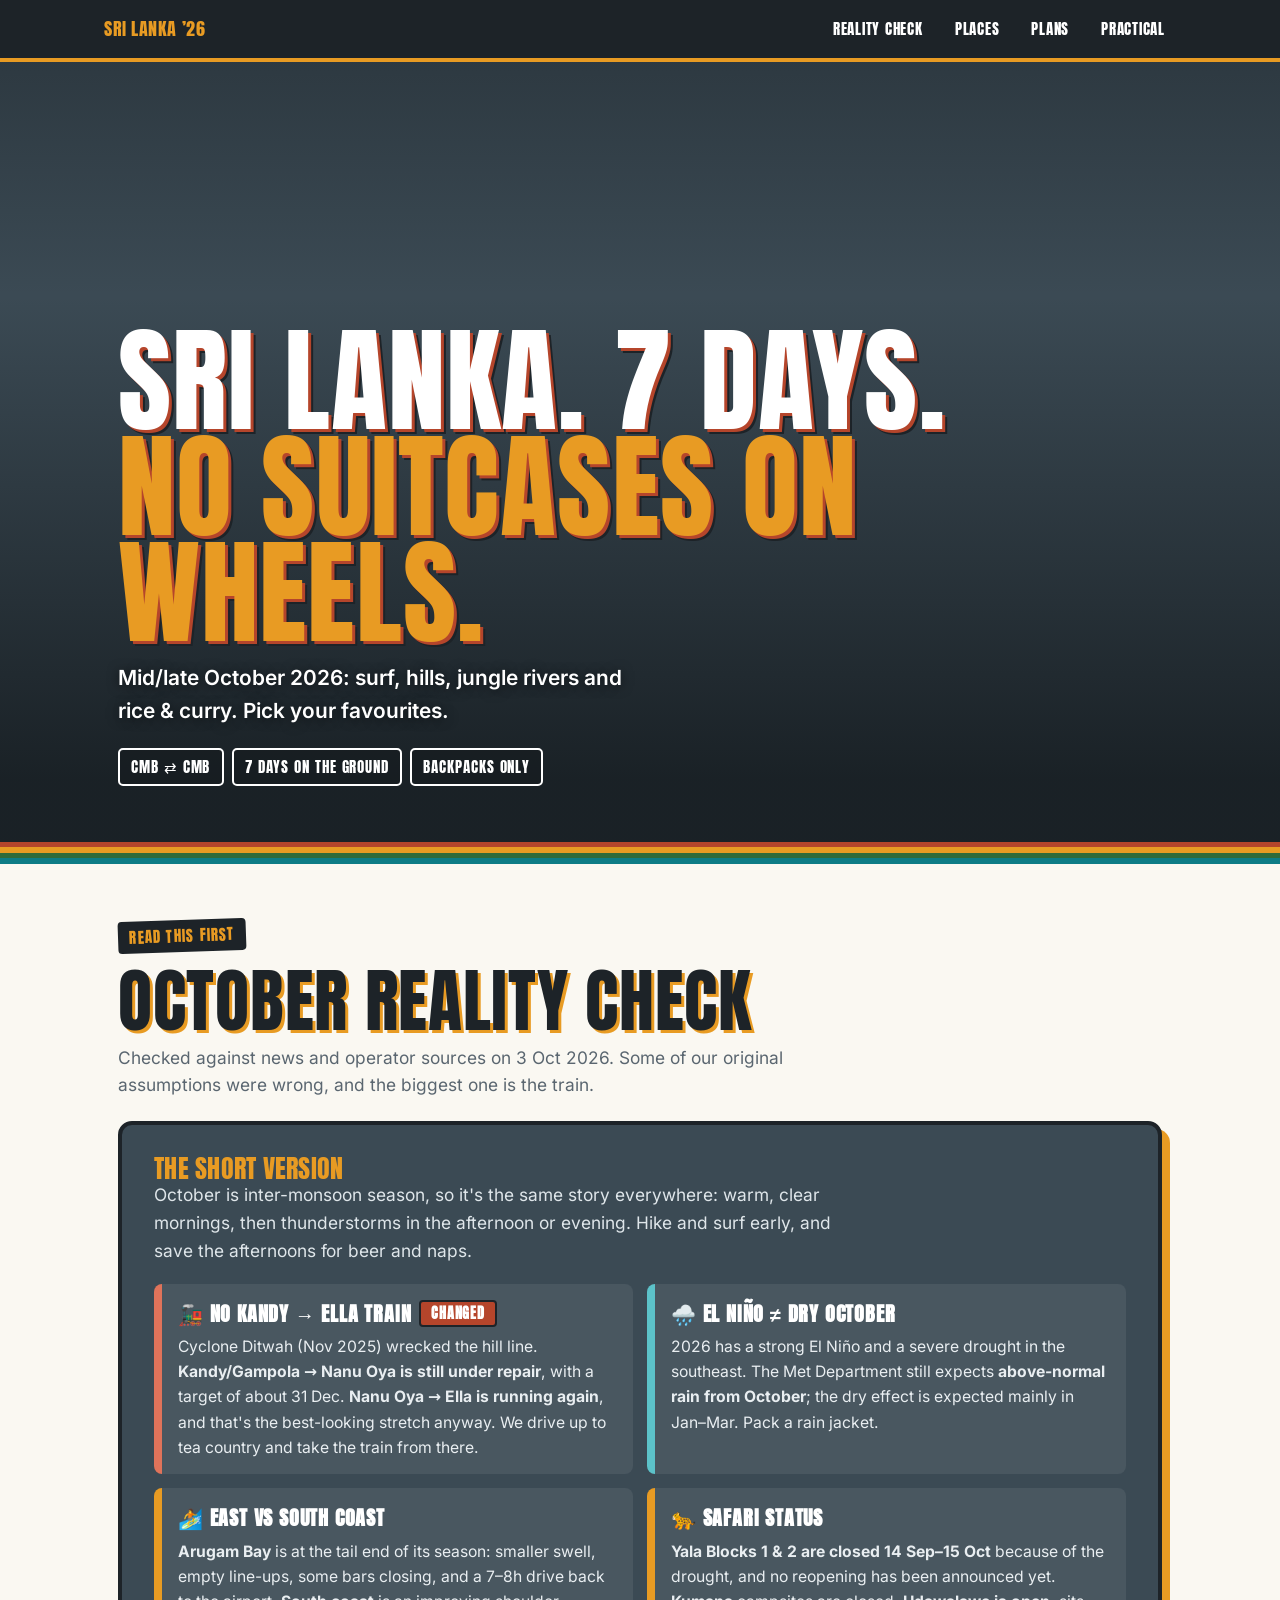
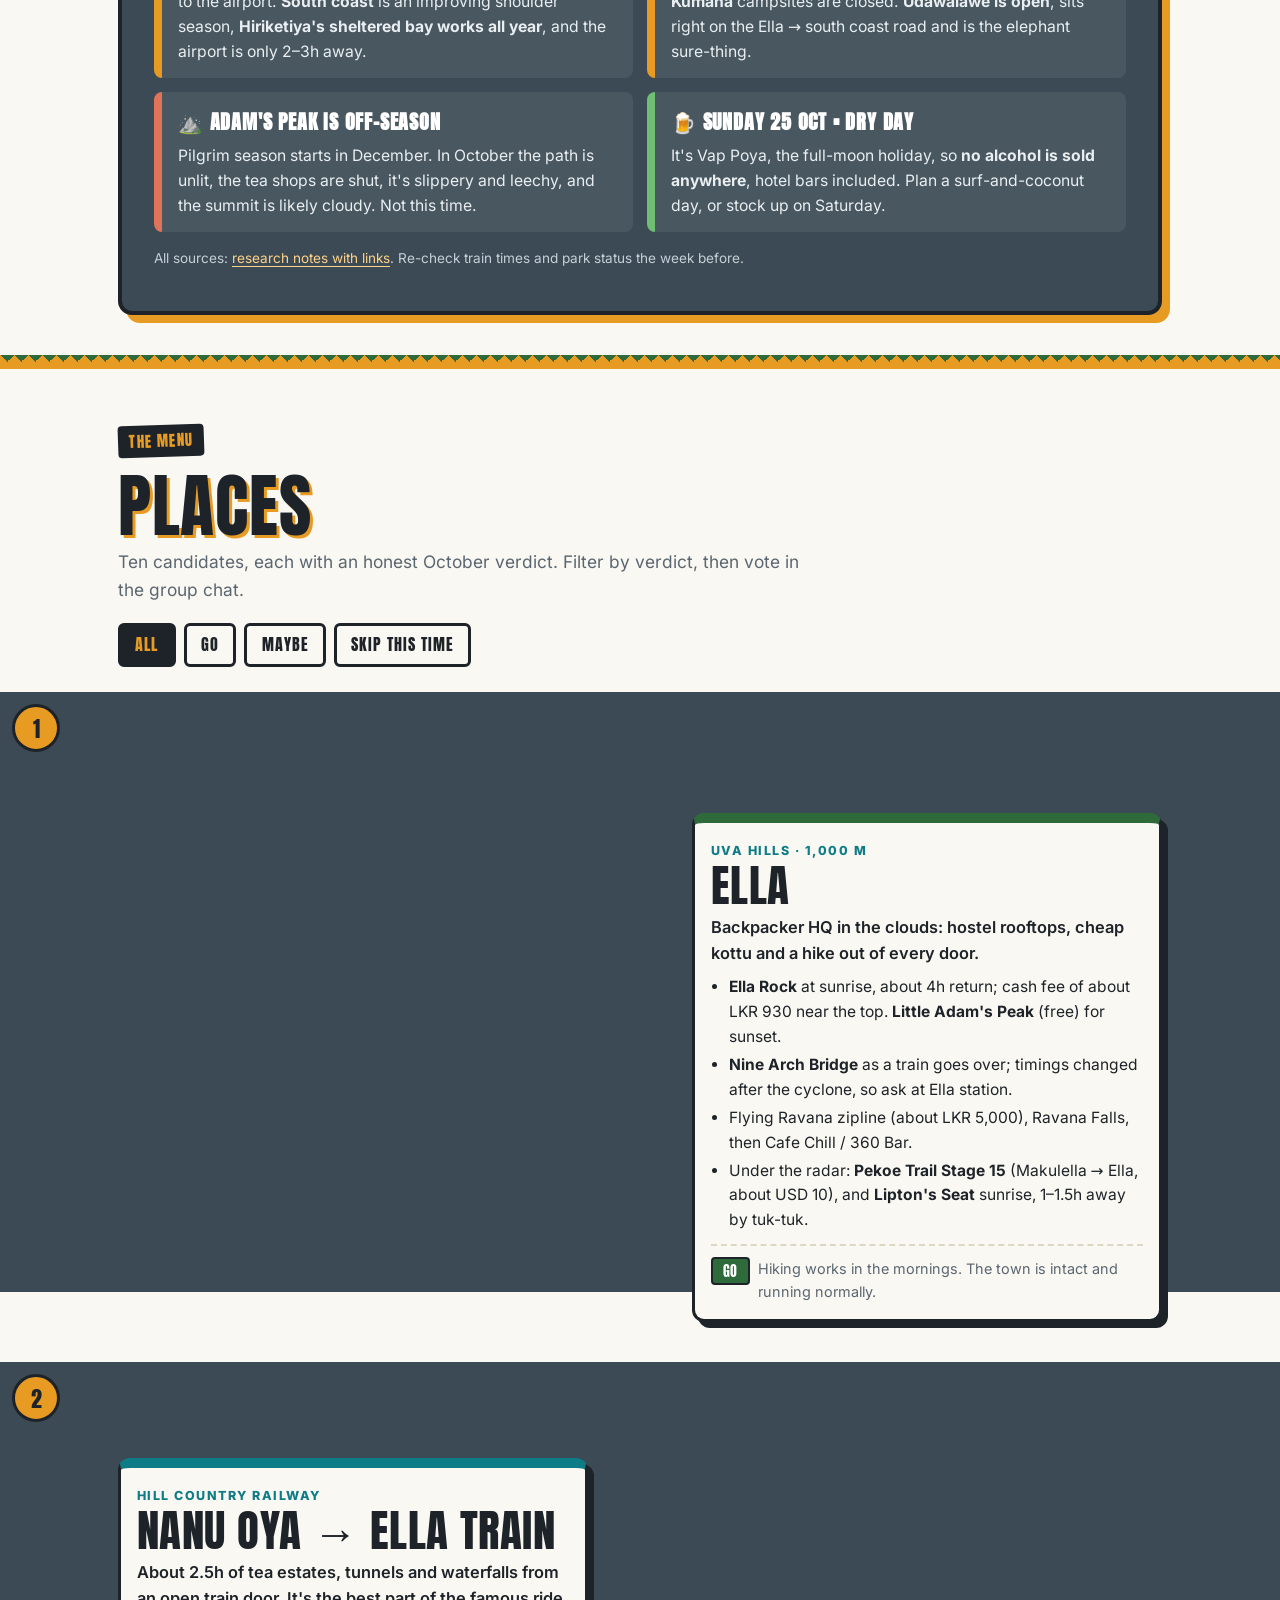
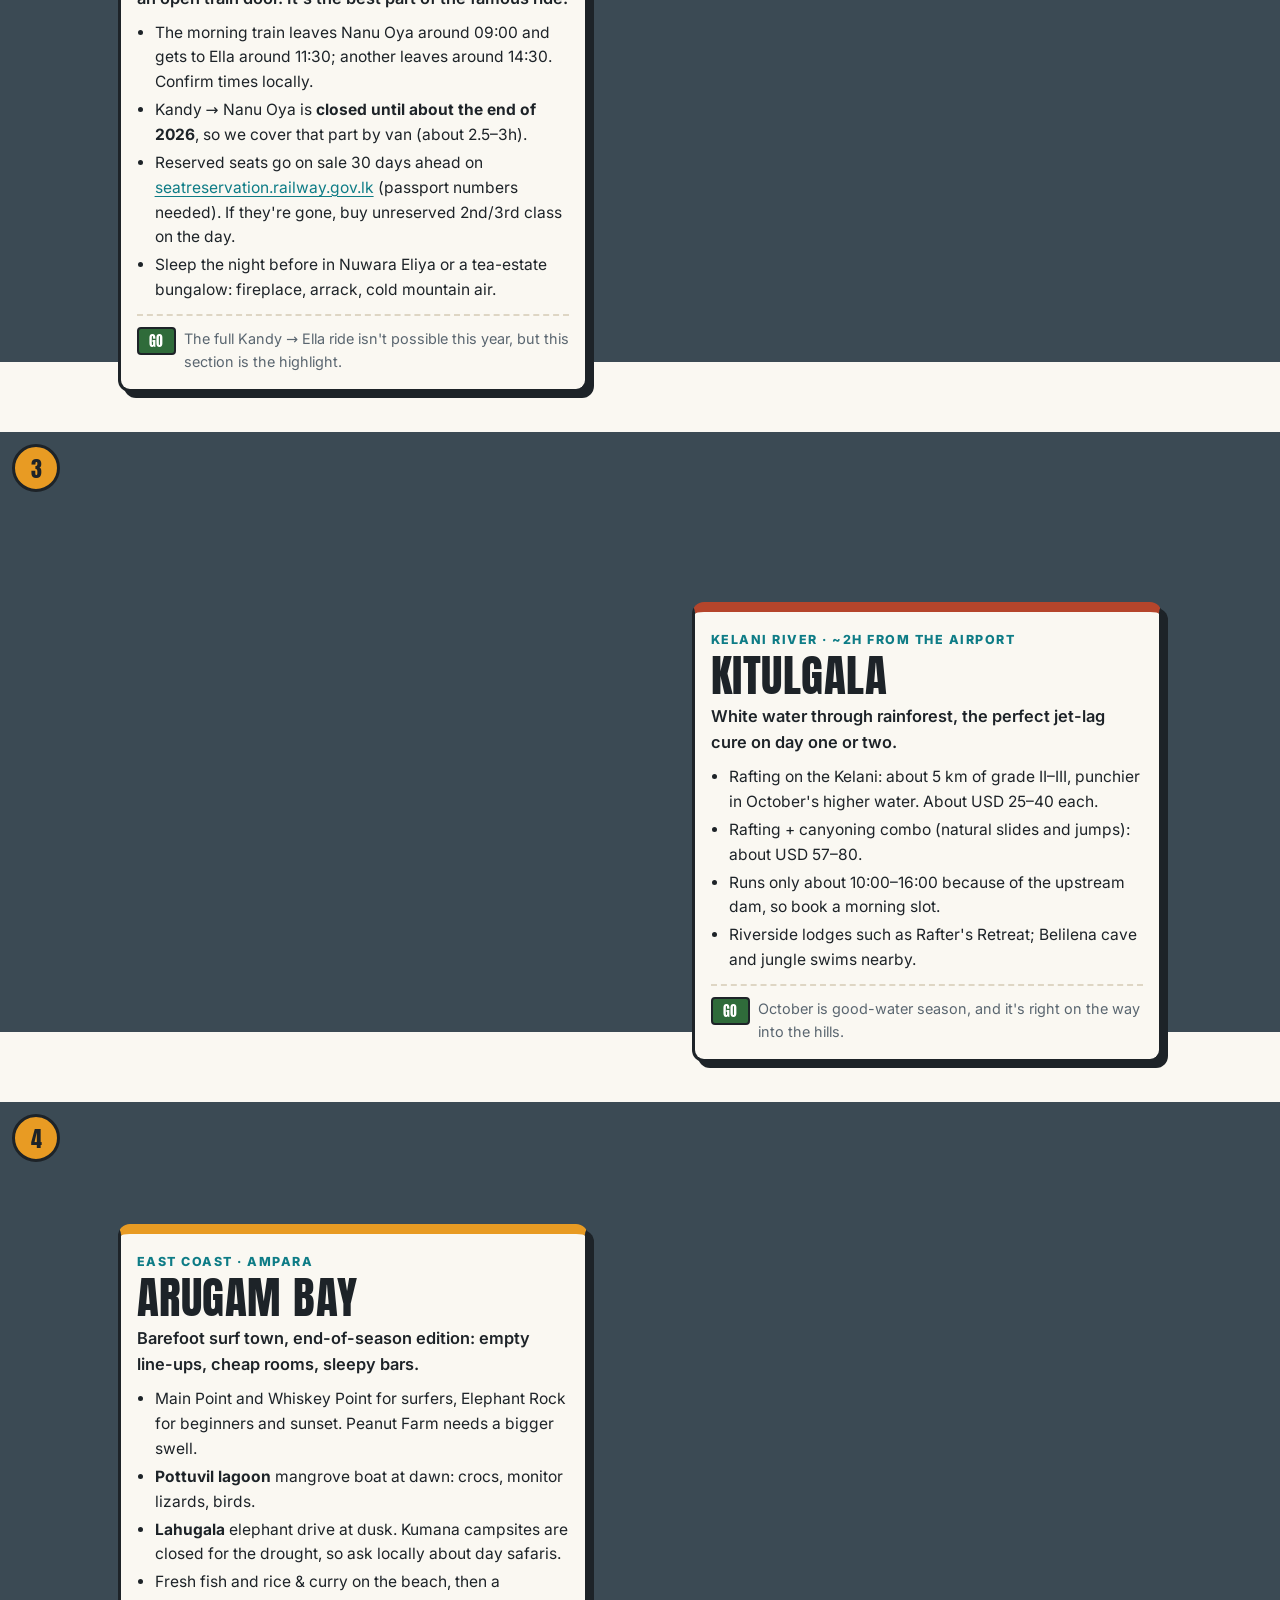
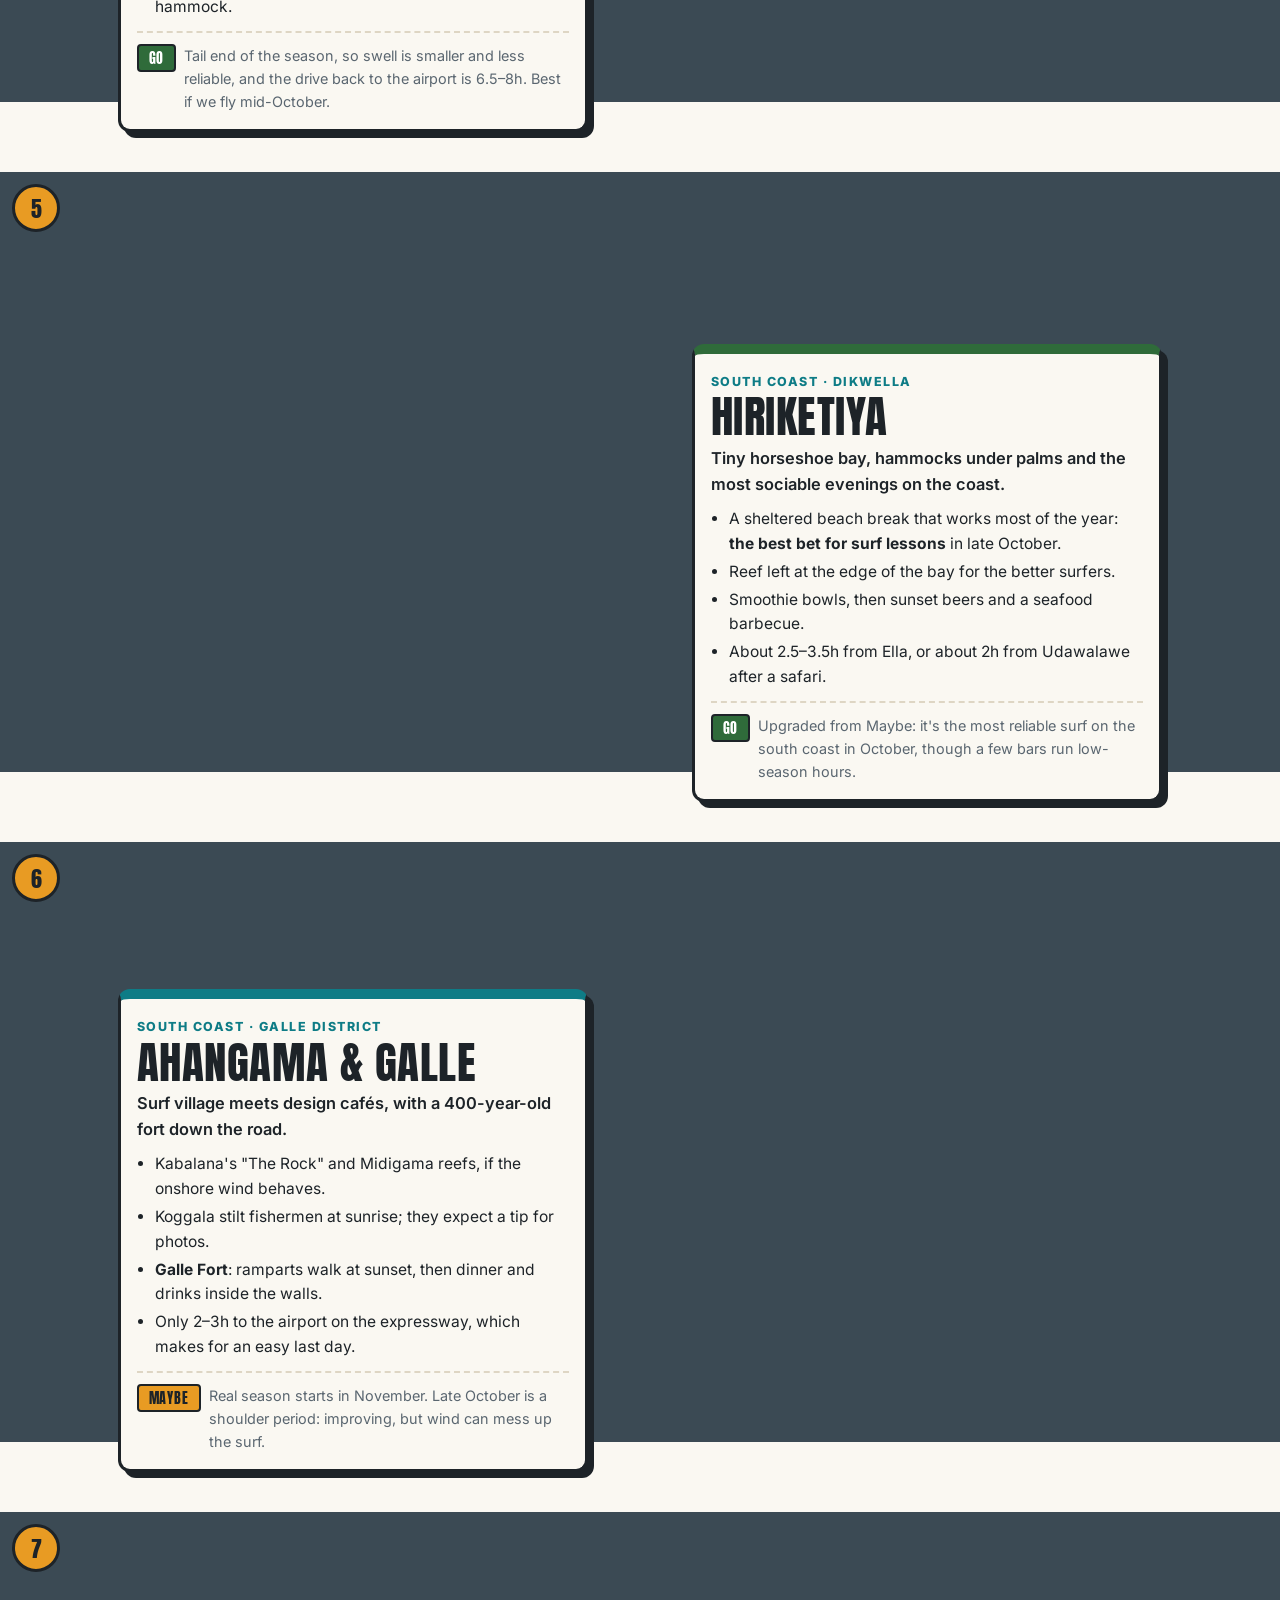
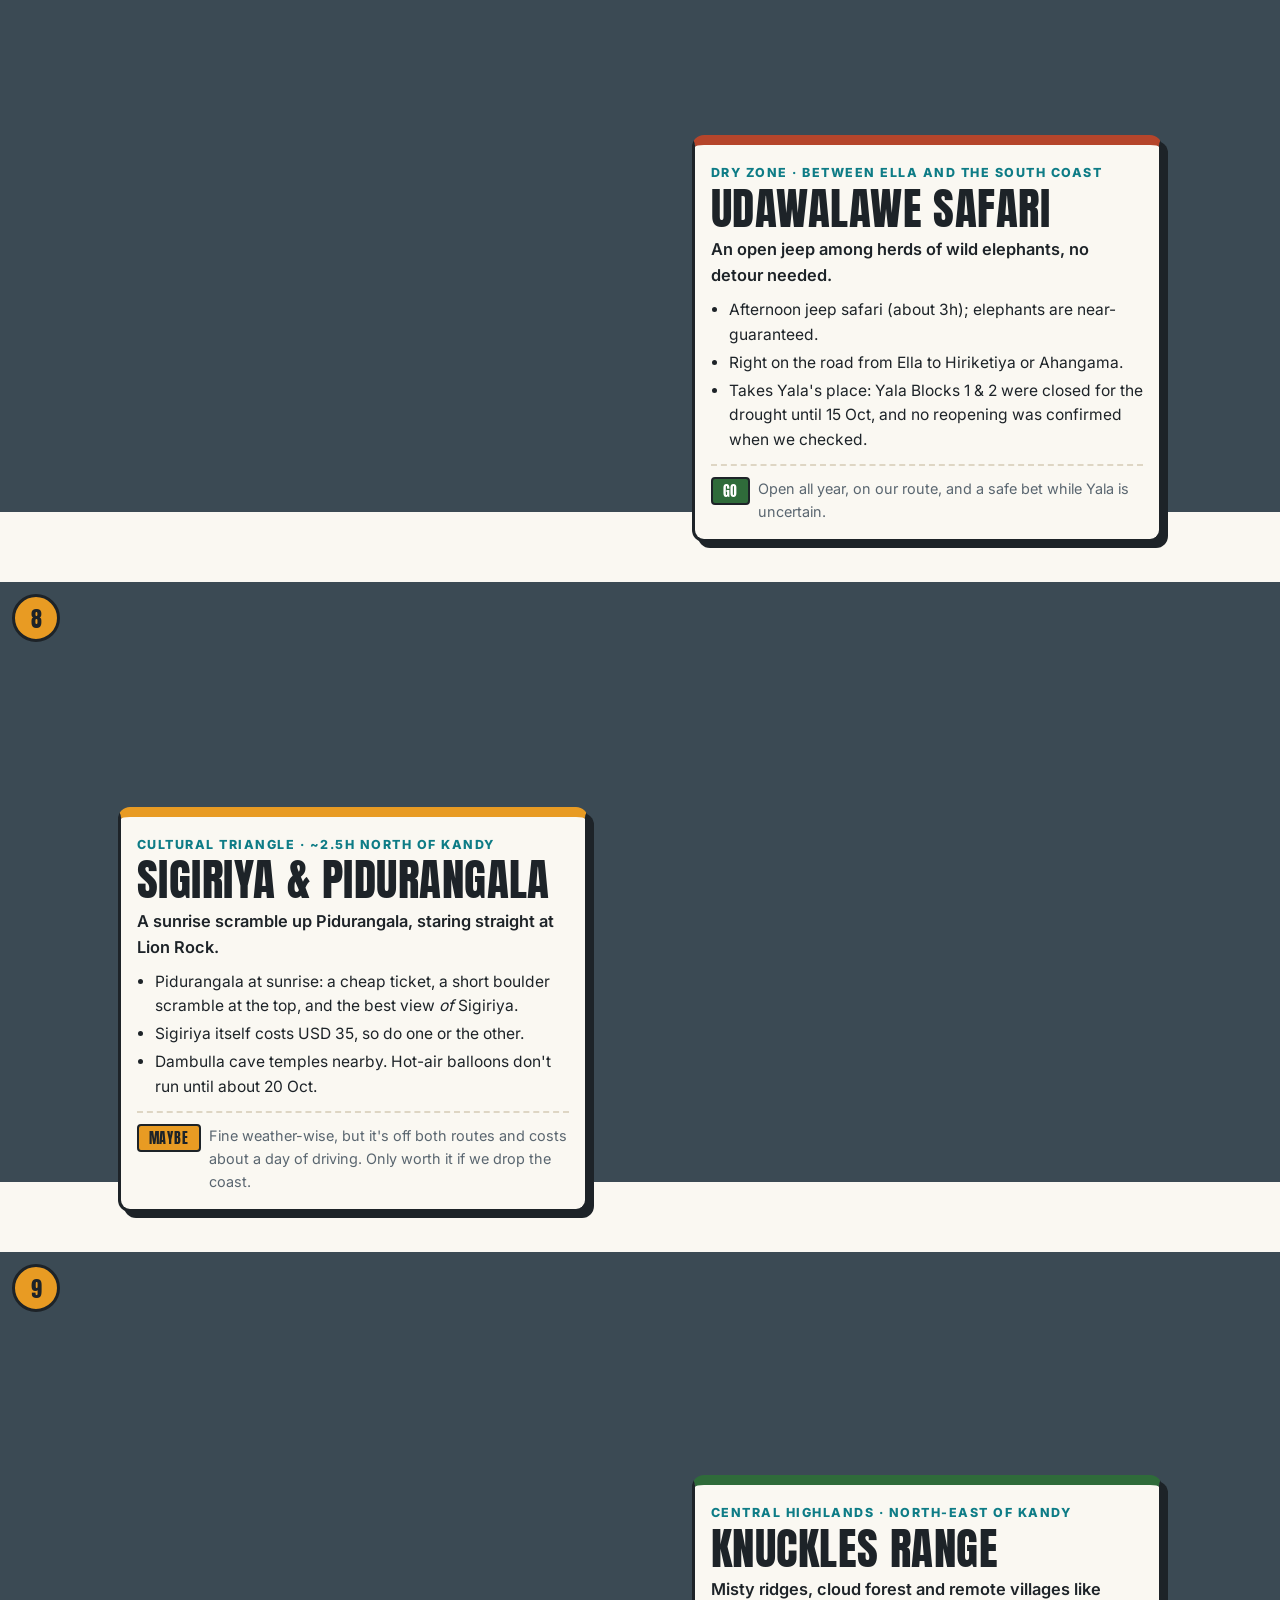
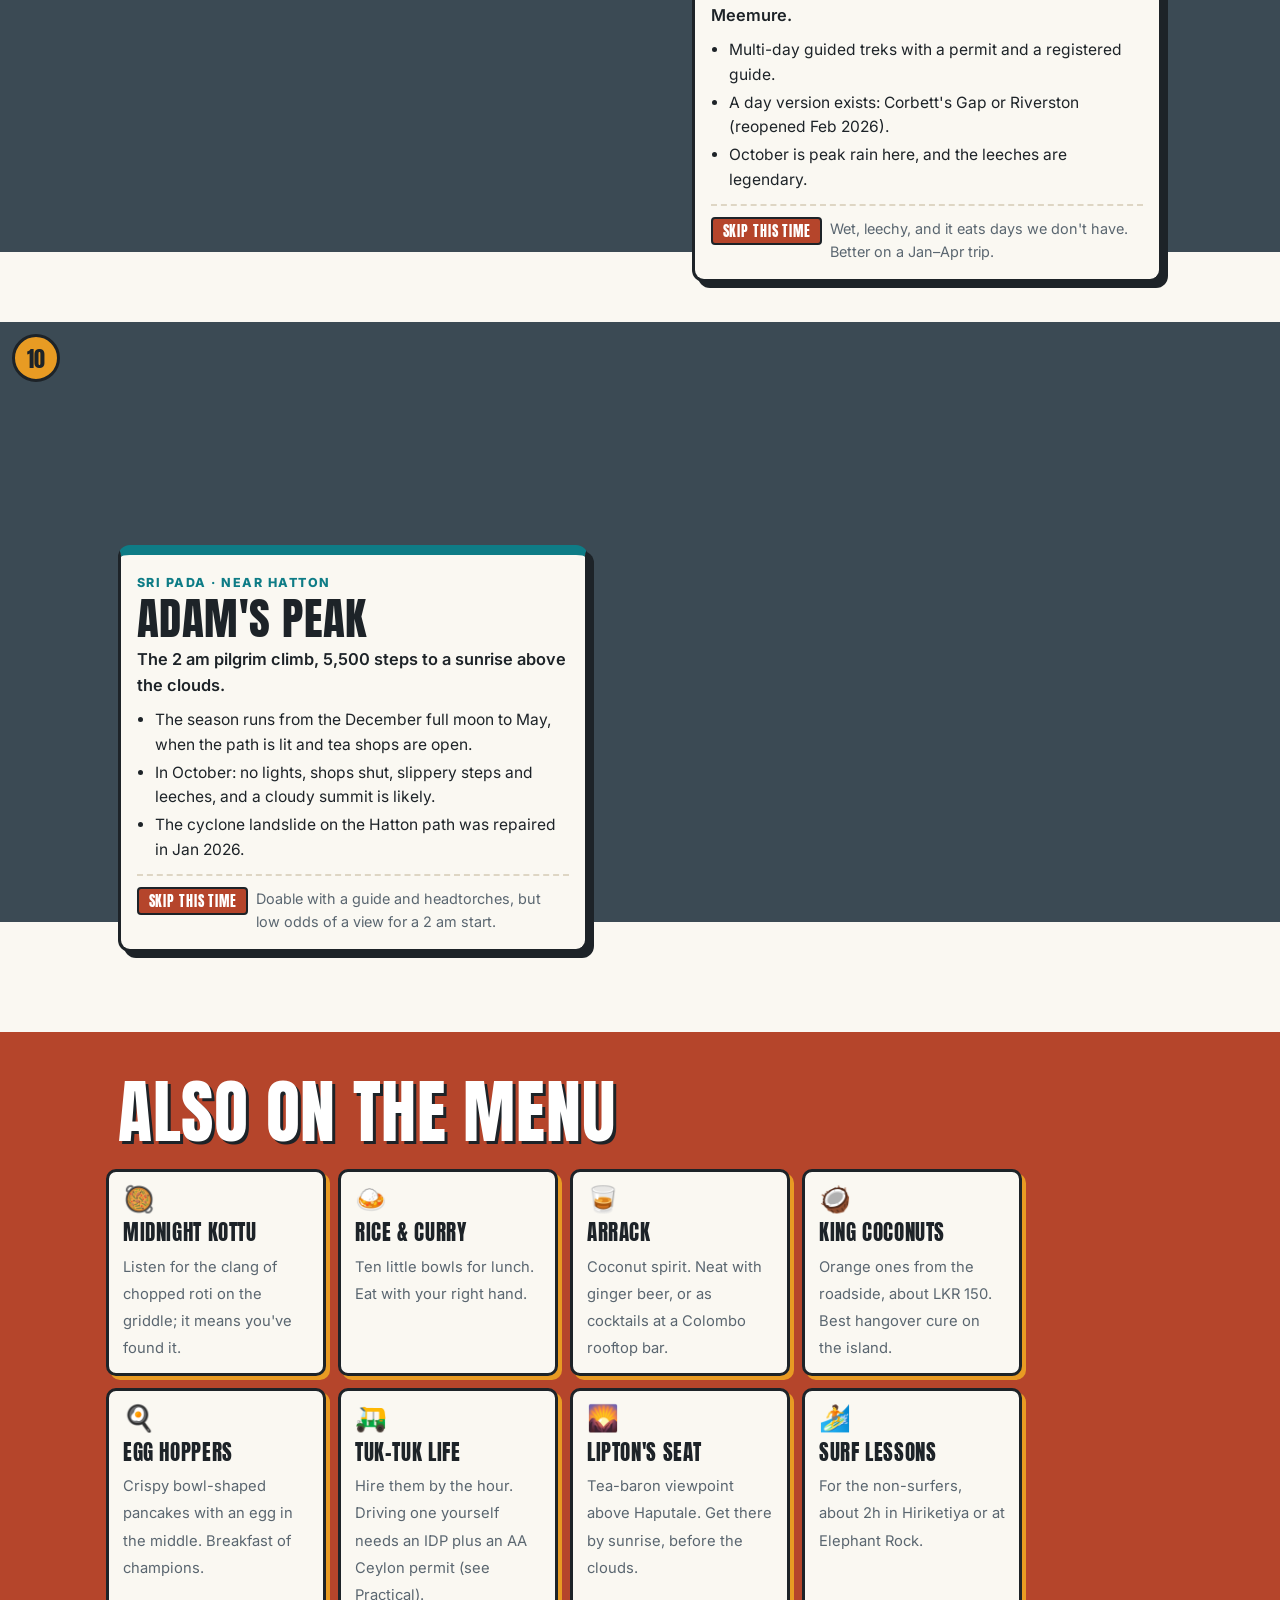
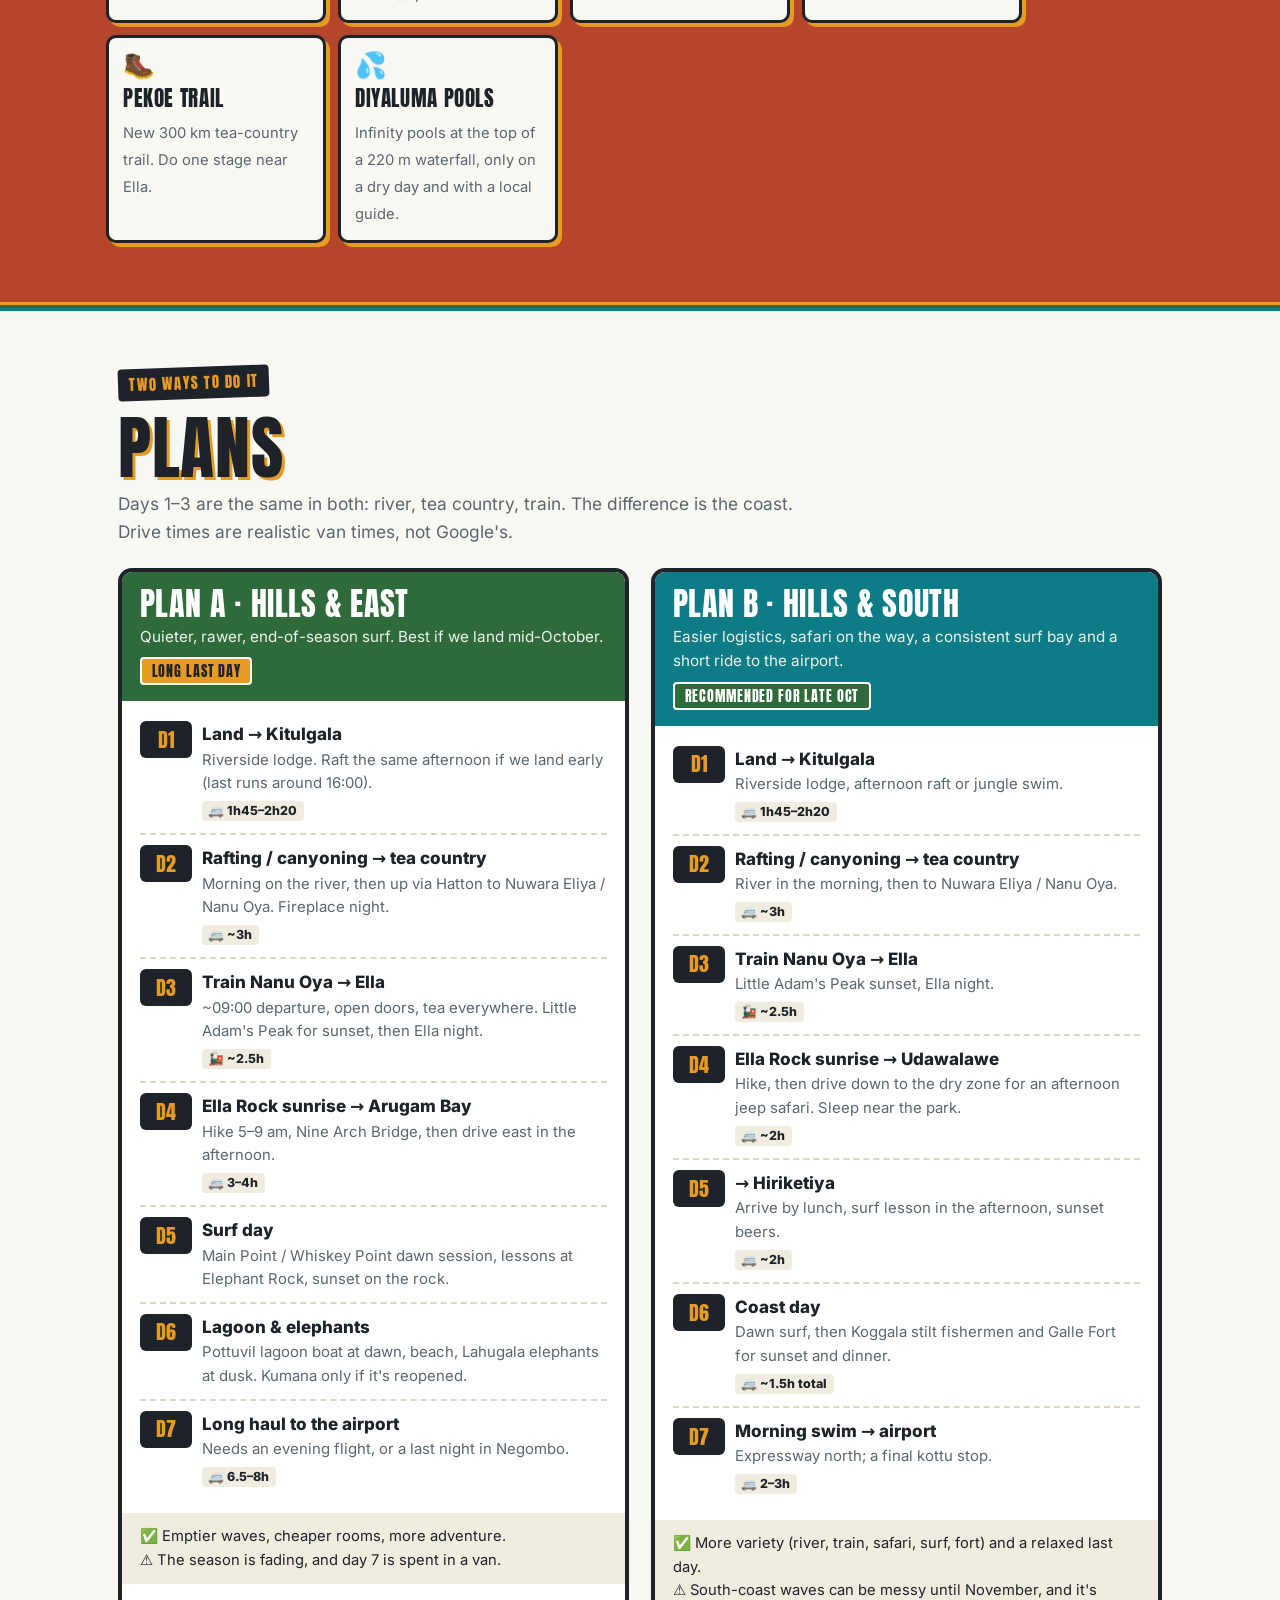
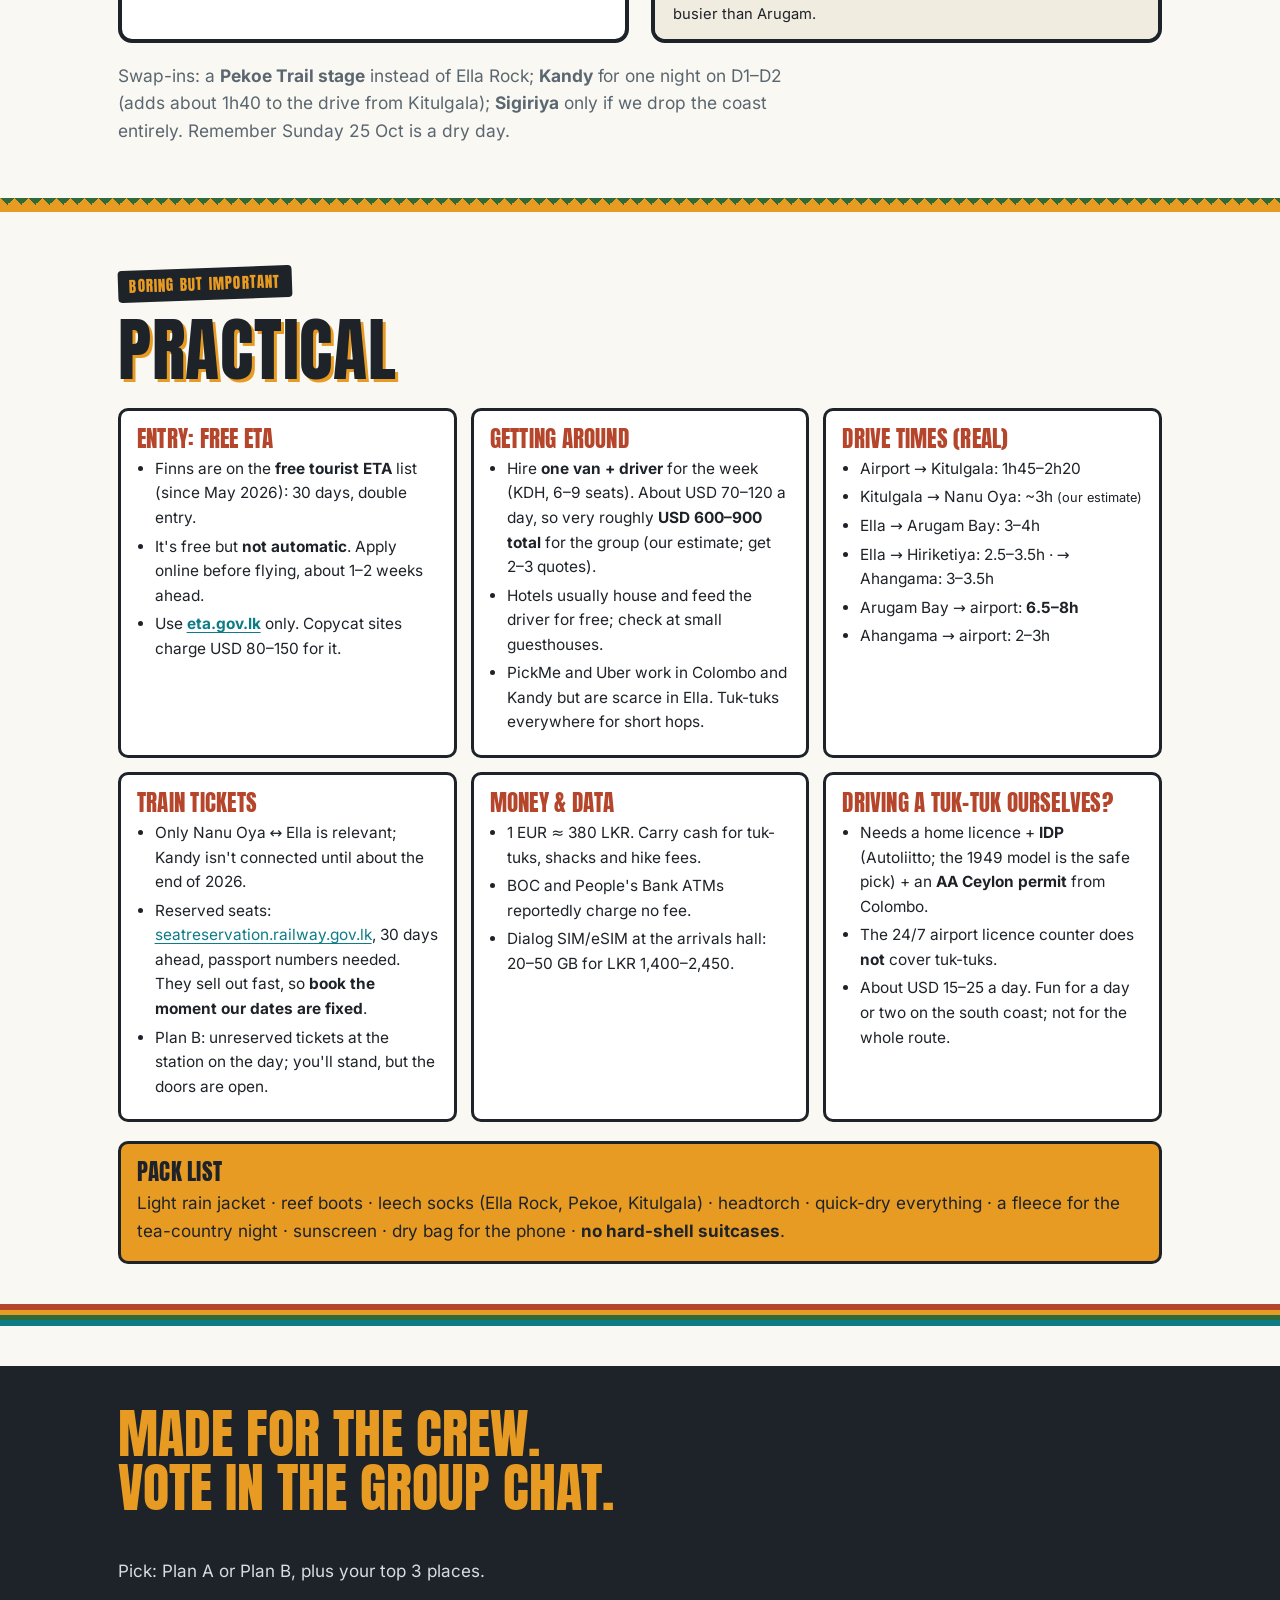
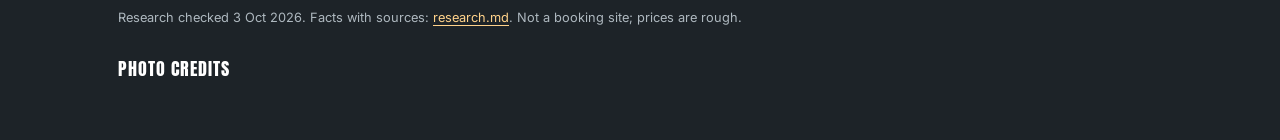
==== sri-lanka/index.src.html @ 2bd12782 "Add Sri Lanka 7-day boys trip inspiration page (sri-lanka/) Research notes with sources, mobile-firs" ====
<!doctype html>
<html lang="en">
<head>
<meta charset="utf-8">
<meta name="viewport" content="width=device-width, initial-scale=1">
<title>Sri Lanka Boys Trip</title>
<meta name="description" content="7 days in Sri Lanka, mid/late October 2026: surf, hills, jungle rivers and rice &amp; curry. Pick your favourites.">
<meta name="theme-color" content="#1d2328">
<meta property="og:title" content="Sri Lanka. 7 days. No suitcases on wheels.">
<meta property="og:description" content="Surf, hills, jungle rivers and rice &amp; curry. Two plans, ten places, one reality check. Pick your favourites.">
<meta property="og:type" content="website">
<!--OG_IMAGE-->
<link rel="preload" href="fonts/anton-400.woff2" as="font" type="font/woff2" crossorigin>
<link rel="icon" href="data:image/svg+xml,%3Csvg xmlns='http://www.w3.org/2000/svg' viewBox='0 0 100 100'%3E%3Crect width='100' height='100' rx='18' fill='%23E89B23'/%3E%3Ctext x='50' y='72' font-size='64' text-anchor='middle' font-family='Impact,sans-serif' fill='%231d2328'%3ESL%3C/text%3E%3C/svg%3E">
<link rel="stylesheet" href="style.css">
</head>
<body>
<a class="skiplink" href="#main">Skip to content</a>

<nav class="nav" aria-label="Sections">
  <div class="nav-in">
    <a class="brand" href="#top">SRI LANKA ’26</a>
    <a class="tab" href="#reality">Reality check</a>
    <a class="tab" href="#places">Places</a>
    <a class="tab" href="#plans">Plans</a>
    <a class="tab" href="#practical">Practical</a>
  </div>
</nav>

<header class="hero" id="top">
  <!--PHOTO:hero-->
  <div class="hero-in">
    <h1 class="sign">Sri Lanka. 7 days.<span class="l2">No suitcases on wheels.</span></h1>
    <p class="sub">Mid/late October 2026: surf, hills, jungle rivers and rice &amp; curry. Pick your favourites.</p>
    <div class="hero-plates">
      <span class="plate">CMB ⇄ CMB</span>
      <span class="plate">7 days on the ground</span>
      <span class="plate">Backpacks only</span>
    </div>
  </div>
</header>
<div class="stripes" aria-hidden="true"></div>

<main id="main">

<!-- ============ REALITY CHECK ============ -->
<section class="block" id="reality" aria-labelledby="reality-h">
  <div class="wrap">
    <span class="kicker">Read this first</span>
    <h2 class="sec-title sign-dark" id="reality-h">October reality check</h2>
    <p class="lede">Checked against news and operator sources on 3 Oct 2026. Some of our original assumptions were wrong, and the biggest one is the train.</p>

    <div class="board reveal">
      <h3>The short version</h3>
      <p class="lede">October is inter-monsoon season, so it's the same story everywhere: warm, clear mornings, then thunderstorms in the afternoon or evening. Hike and surf early, and save the afternoons for beer and naps.</p>
      <div class="rc-grid">
        <div class="rc skip">
          <h4>🚂 No Kandy → Ella train <span class="tag skip">Changed</span></h4>
          <p>Cyclone Ditwah (Nov 2025) wrecked the hill line. <b>Kandy/Gampola → Nanu Oya is still under repair</b>, with a target of about 31 Dec. <b>Nanu Oya → Ella is running again</b>, and that's the best-looking stretch anyway. We drive up to tea country and take the train from there.</p>
        </div>
        <div class="rc info">
          <h4>🌧️ El Niño ≠ dry October</h4>
          <p>2026 has a strong El Niño and a severe drought in the southeast. The Met Department still expects <b>above-normal rain from October</b>; the dry effect is expected mainly in Jan–Mar. Pack a rain jacket.</p>
        </div>
        <div class="rc maybe">
          <h4>🏄 East vs south coast</h4>
          <p><b>Arugam Bay</b> is at the tail end of its season: smaller swell, empty line-ups, some bars closing, and a 7–8h drive back to the airport. <b>South coast</b> is an improving shoulder season, <b>Hiriketiya's sheltered bay works all year</b>, and the airport is only 2–3h away.</p>
        </div>
        <div class="rc maybe">
          <h4>🐆 Safari status</h4>
          <p><b>Yala Blocks 1 &amp; 2 are closed 14 Sep–15 Oct</b> because of the drought, and no reopening has been announced yet. <b>Kumana</b> campsites are closed. <b>Udawalawe is open</b>, sits right on the Ella → south coast road and is the elephant sure-thing.</p>
        </div>
        <div class="rc skip">
          <h4>⛰️ Adam's Peak is off-season</h4>
          <p>Pilgrim season starts in December. In October the path is unlit, the tea shops are shut, it's slippery and leechy, and the summit is likely cloudy. Not this time.</p>
        </div>
        <div class="rc go">
          <h4>🍺 Sunday 25 Oct = dry day</h4>
          <p>It's Vap Poya, the full-moon holiday, so <b>no alcohol is sold anywhere</b>, hotel bars included. Plan a surf-and-coconut day, or stock up on Saturday.</p>
        </div>
      </div>
      <p class="rc-foot">All sources: <a href="https://github.com/Mark000/jordan-boys-trip/blob/main/sri-lanka/research.md">research notes with links</a>. Re-check train times and park status the week before.</p>
    </div>
  </div>
</section>
<div class="zig" aria-hidden="true"></div>

<!-- ============ PLACES ============ -->
<section class="block" id="places" aria-labelledby="places-h">
  <div class="wrap">
    <span class="kicker">The menu</span>
    <h2 class="sec-title sign-dark" id="places-h">Places</h2>
    <p class="lede">Ten candidates, each with an honest October verdict. Filter by verdict, then vote in the group chat.</p>
    <div class="filter" role="group" aria-label="Filter places by October verdict">
      <button type="button" data-filter="all" aria-pressed="true">All</button>
      <button type="button" data-filter="go" aria-pressed="false">Go</button>
      <button type="button" data-filter="maybe" aria-pressed="false">Maybe</button>
      <button type="button" data-filter="skip" aria-pressed="false">Skip this time</button>
    </div>
    <p class="sr-only" aria-live="polite" id="filter-status"></p>
  </div>

  <div class="places">

    <article class="place reveal" data-verdict="go" id="p-ella" aria-labelledby="h-ella">
      <div class="photo"><!--PHOTO:ella--><span class="num" aria-hidden="true">1</span></div>
      <div class="card">
        <div class="region">Uva hills · 1,000 m</div>
        <h3 id="h-ella">Ella</h3>
        <p class="vibe">Backpacker HQ in the clouds: hostel rooftops, cheap kottu and a hike out of every door.</p>
        <ul>
          <li><b>Ella Rock</b> at sunrise, about 4h return; cash fee of about LKR 930 near the top. <b>Little Adam's Peak</b> (free) for sunset.</li>
          <li><b>Nine Arch Bridge</b> as a train goes over; timings changed after the cyclone, so ask at Ella station.</li>
          <li>Flying Ravana zipline (about LKR 5,000), Ravana Falls, then Cafe Chill / 360 Bar.</li>
          <li>Under the radar: <b>Pekoe Trail Stage 15</b> (Makulella → Ella, about USD 10), and <b>Lipton's Seat</b> sunrise, 1–1.5h away by tuk-tuk.</li>
        </ul>
        <div class="verdict"><span class="tag go">Go</span><span class="why">Hiking works in the mornings. The town is intact and running normally.</span></div>
      </div>
    </article>

    <article class="place reveal" data-verdict="go" id="p-train" aria-labelledby="h-train">
      <div class="photo"><!--PHOTO:train--><span class="num" aria-hidden="true">2</span></div>
      <div class="card">
        <div class="region">Hill country railway</div>
        <h3 id="h-train">Nanu Oya → Ella train</h3>
        <p class="vibe">About 2.5h of tea estates, tunnels and waterfalls from an open train door. It's the best part of the famous ride.</p>
        <ul>
          <li>The morning train leaves Nanu Oya around 09:00 and gets to Ella around 11:30; another leaves around 14:30. Confirm times locally.</li>
          <li>Kandy → Nanu Oya is <b>closed until about the end of 2026</b>, so we cover that part by van (about 2.5–3h).</li>
          <li>Reserved seats go on sale 30 days ahead on <a href="https://seatreservation.railway.gov.lk/">seatreservation.railway.gov.lk</a> (passport numbers needed). If they're gone, buy unreserved 2nd/3rd class on the day.</li>
          <li>Sleep the night before in Nuwara Eliya or a tea-estate bungalow: fireplace, arrack, cold mountain air.</li>
        </ul>
        <div class="verdict"><span class="tag go">Go</span><span class="why">The full Kandy → Ella ride isn't possible this year, but this section is the highlight.</span></div>
      </div>
    </article>

    <article class="place reveal" data-verdict="go" id="p-kitulgala" aria-labelledby="h-kitulgala">
      <div class="photo"><!--PHOTO:kitulgala--><span class="num" aria-hidden="true">3</span></div>
      <div class="card">
        <div class="region">Kelani river · ~2h from the airport</div>
        <h3 id="h-kitulgala">Kitulgala</h3>
        <p class="vibe">White water through rainforest, the perfect jet-lag cure on day one or two.</p>
        <ul>
          <li>Rafting on the Kelani: about 5 km of grade II–III, punchier in October's higher water. About USD 25–40 each.</li>
          <li>Rafting + canyoning combo (natural slides and jumps): about USD 57–80.</li>
          <li>Runs only about 10:00–16:00 because of the upstream dam, so book a morning slot.</li>
          <li>Riverside lodges such as Rafter's Retreat; Belilena cave and jungle swims nearby.</li>
        </ul>
        <div class="verdict"><span class="tag go">Go</span><span class="why">October is good-water season, and it's right on the way into the hills.</span></div>
      </div>
    </article>

    <article class="place reveal" data-verdict="go" id="p-arugam" aria-labelledby="h-arugam">
      <div class="photo"><!--PHOTO:arugam--><span class="num" aria-hidden="true">4</span></div>
      <div class="card">
        <div class="region">East coast · Ampara</div>
        <h3 id="h-arugam">Arugam Bay</h3>
        <p class="vibe">Barefoot surf town, end-of-season edition: empty line-ups, cheap rooms, sleepy bars.</p>
        <ul>
          <li>Main Point and Whiskey Point for surfers, Elephant Rock for beginners and sunset. Peanut Farm needs a bigger swell.</li>
          <li><b>Pottuvil lagoon</b> mangrove boat at dawn: crocs, monitor lizards, birds.</li>
          <li><b>Lahugala</b> elephant drive at dusk. Kumana campsites are closed for the drought, so ask locally about day safaris.</li>
          <li>Fresh fish and rice &amp; curry on the beach, then a hammock.</li>
        </ul>
        <div class="verdict"><span class="tag go">Go</span><span class="why">Tail end of the season, so swell is smaller and less reliable, and the drive back to the airport is 6.5–8h. Best if we fly mid-October.</span></div>
      </div>
    </article>

    <article class="place reveal" data-verdict="go" id="p-hiri" aria-labelledby="h-hiri">
      <div class="photo"><!--PHOTO:hiriketiya--><span class="num" aria-hidden="true">5</span></div>
      <div class="card">
        <div class="region">South coast · Dikwella</div>
        <h3 id="h-hiri">Hiriketiya</h3>
        <p class="vibe">Tiny horseshoe bay, hammocks under palms and the most sociable evenings on the coast.</p>
        <ul>
          <li>A sheltered beach break that works most of the year: <b>the best bet for surf lessons</b> in late October.</li>
          <li>Reef left at the edge of the bay for the better surfers.</li>
          <li>Smoothie bowls, then sunset beers and a seafood barbecue.</li>
          <li>About 2.5–3.5h from Ella, or about 2h from Udawalawe after a safari.</li>
        </ul>
        <div class="verdict"><span class="tag go">Go</span><span class="why">Upgraded from Maybe: it's the most reliable surf on the south coast in October, though a few bars run low-season hours.</span></div>
      </div>
    </article>

    <article class="place reveal" data-verdict="maybe" id="p-ahangama" aria-labelledby="h-ahangama">
      <div class="photo"><!--PHOTO:ahangama--><span class="num" aria-hidden="true">6</span></div>
      <div class="card">
        <div class="region">South coast · Galle district</div>
        <h3 id="h-ahangama">Ahangama &amp; Galle</h3>
        <p class="vibe">Surf village meets design cafés, with a 400-year-old fort down the road.</p>
        <ul>
          <li>Kabalana's "The Rock" and Midigama reefs, if the onshore wind behaves.</li>
          <li>Koggala stilt fishermen at sunrise; they expect a tip for photos.</li>
          <li><b>Galle Fort</b>: ramparts walk at sunset, then dinner and drinks inside the walls.</li>
          <li>Only 2–3h to the airport on the expressway, which makes for an easy last day.</li>
        </ul>
        <div class="verdict"><span class="tag maybe">Maybe</span><span class="why">Real season starts in November. Late October is a shoulder period: improving, but wind can mess up the surf.</span></div>
      </div>
    </article>

    <article class="place reveal" data-verdict="go" id="p-uda" aria-labelledby="h-uda">
      <div class="photo"><!--PHOTO:udawalawe--><span class="num" aria-hidden="true">7</span></div>
      <div class="card">
        <div class="region">Dry zone · between Ella and the south coast</div>
        <h3 id="h-uda">Udawalawe safari</h3>
        <p class="vibe">An open jeep among herds of wild elephants, no detour needed.</p>
        <ul>
          <li>Afternoon jeep safari (about 3h); elephants are near-guaranteed.</li>
          <li>Right on the road from Ella to Hiriketiya or Ahangama.</li>
          <li>Takes Yala's place: Yala Blocks 1 &amp; 2 were closed for the drought until 15 Oct, and no reopening was confirmed when we checked.</li>
        </ul>
        <div class="verdict"><span class="tag go">Go</span><span class="why">Open all year, on our route, and a safe bet while Yala is uncertain.</span></div>
      </div>
    </article>

    <article class="place reveal" data-verdict="maybe" id="p-sigiriya" aria-labelledby="h-sigiriya">
      <div class="photo"><!--PHOTO:sigiriya--><span class="num" aria-hidden="true">8</span></div>
      <div class="card">
        <div class="region">Cultural Triangle · ~2.5h north of Kandy</div>
        <h3 id="h-sigiriya">Sigiriya &amp; Pidurangala</h3>
        <p class="vibe">A sunrise scramble up Pidurangala, staring straight at Lion Rock.</p>
        <ul>
          <li>Pidurangala at sunrise: a cheap ticket, a short boulder scramble at the top, and the best view <i>of</i> Sigiriya.</li>
          <li>Sigiriya itself costs USD 35, so do one or the other.</li>
          <li>Dambulla cave temples nearby. Hot-air balloons don't run until about 20 Oct.</li>
        </ul>
        <div class="verdict"><span class="tag maybe">Maybe</span><span class="why">Fine weather-wise, but it's off both routes and costs about a day of driving. Only worth it if we drop the coast.</span></div>
      </div>
    </article>

    <article class="place reveal" data-verdict="skip" id="p-knuckles" aria-labelledby="h-knuckles">
      <div class="photo"><!--PHOTO:knuckles--><span class="num" aria-hidden="true">9</span></div>
      <div class="card">
        <div class="region">Central highlands · north-east of Kandy</div>
        <h3 id="h-knuckles">Knuckles Range</h3>
        <p class="vibe">Misty ridges, cloud forest and remote villages like Meemure.</p>
        <ul>
          <li>Multi-day guided treks with a permit and a registered guide.</li>
          <li>A day version exists: Corbett's Gap or Riverston (reopened Feb 2026).</li>
          <li>October is peak rain here, and the leeches are legendary.</li>
        </ul>
        <div class="verdict"><span class="tag skip">Skip this time</span><span class="why">Wet, leechy, and it eats days we don't have. Better on a Jan–Apr trip.</span></div>
      </div>
    </article>

    <article class="place reveal" data-verdict="skip" id="p-adams" aria-labelledby="h-adams">
      <div class="photo"><!--PHOTO:adams--><span class="num" aria-hidden="true">10</span></div>
      <div class="card">
        <div class="region">Sri Pada · near Hatton</div>
        <h3 id="h-adams">Adam's Peak</h3>
        <p class="vibe">The 2 am pilgrim climb, 5,500 steps to a sunrise above the clouds.</p>
        <ul>
          <li>The season runs from the December full moon to May, when the path is lit and tea shops are open.</li>
          <li>In October: no lights, shops shut, slippery steps and leeches, and a cloudy summit is likely.</li>
          <li>The cyclone landslide on the Hatton path was repaired in Jan 2026.</li>
        </ul>
        <div class="verdict"><span class="tag skip">Skip this time</span><span class="why">Doable with a guide and headtorches, but low odds of a view for a 2 am start.</span></div>
      </div>
    </article>

  </div>
</section>

<!-- ============ ALSO ON THE MENU ============ -->
<section class="menu" aria-labelledby="menu-h">
  <div class="wrap">
    <h2 class="sec-title" id="menu-h">Also on the menu</h2>
  </div>
  <div class="menu-row" tabindex="0" aria-label="Small extras, scrollable">
    <div class="dish"><span class="em" aria-hidden="true">🥘</span><b>Midnight kottu</b><span>Listen for the clang of chopped roti on the griddle; it means you've found it.</span></div>
    <div class="dish"><span class="em" aria-hidden="true">🍛</span><b>Rice &amp; curry</b><span>Ten little bowls for lunch. Eat with your right hand.</span></div>
    <div class="dish"><span class="em" aria-hidden="true">🥃</span><b>Arrack</b><span>Coconut spirit. Neat with ginger beer, or as cocktails at a Colombo rooftop bar.</span></div>
    <div class="dish"><span class="em" aria-hidden="true">🥥</span><b>King coconuts</b><span>Orange ones from the roadside, about LKR 150. Best hangover cure on the island.</span></div>
    <div class="dish"><span class="em" aria-hidden="true">🍳</span><b>Egg hoppers</b><span>Crispy bowl-shaped pancakes with an egg in the middle. Breakfast of champions.</span></div>
    <div class="dish"><span class="em" aria-hidden="true">🛺</span><b>Tuk-tuk life</b><span>Hire them by the hour. Driving one yourself needs an IDP plus an AA Ceylon permit (see Practical).</span></div>
    <div class="dish"><span class="em" aria-hidden="true">🌄</span><b>Lipton's Seat</b><span>Tea-baron viewpoint above Haputale. Get there by sunrise, before the clouds.</span></div>
    <div class="dish"><span class="em" aria-hidden="true">🏄</span><b>Surf lessons</b><span>For the non-surfers, about 2h in Hiriketiya or at Elephant Rock.</span></div>
    <div class="dish"><span class="em" aria-hidden="true">🥾</span><b>Pekoe Trail</b><span>New 300 km tea-country trail. Do one stage near Ella.</span></div>
    <div class="dish"><span class="em" aria-hidden="true">💦</span><b>Diyaluma pools</b><span>Infinity pools at the top of a 220 m waterfall, only on a dry day and with a local guide.</span></div>
  </div>
</section>
<div class="stripes thin" aria-hidden="true"></div>

<!-- ============ PLANS ============ -->
<section class="block" id="plans" aria-labelledby="plans-h">
  <div class="wrap">
    <span class="kicker">Two ways to do it</span>
    <h2 class="sec-title sign-dark" id="plans-h">Plans</h2>
    <p class="lede">Days 1–3 are the same in both: river, tea country, train. The difference is the coast. Drive times are realistic van times, not Google's.</p>

    <div class="plans">
      <article class="plan a reveal" aria-labelledby="plan-a-h">
        <header>
          <h3 id="plan-a-h">Plan A · Hills &amp; East</h3>
          <p>Quieter, rawer, end-of-season surf. Best if we land mid-October.</p>
          <span class="tag maybe">Long last day</span>
        </header>
        <ol>
          <li><span class="d">D1</span><div><div class="t">Land → Kitulgala</div><div class="x">Riverside lodge. Raft the same afternoon if we land early (last runs around 16:00).</div><span class="drive">🚐 1h45–2h20</span></div></li>
          <li><span class="d">D2</span><div><div class="t">Rafting / canyoning → tea country</div><div class="x">Morning on the river, then up via Hatton to Nuwara Eliya / Nanu Oya. Fireplace night.</div><span class="drive">🚐 ~3h</span></div></li>
          <li><span class="d">D3</span><div><div class="t">Train Nanu Oya → Ella</div><div class="x">~09:00 departure, open doors, tea everywhere. Little Adam's Peak for sunset, then Ella night.</div><span class="drive">🚂 ~2.5h</span></div></li>
          <li><span class="d">D4</span><div><div class="t">Ella Rock sunrise → Arugam Bay</div><div class="x">Hike 5–9 am, Nine Arch Bridge, then drive east in the afternoon.</div><span class="drive">🚐 3–4h</span></div></li>
          <li><span class="d">D5</span><div><div class="t">Surf day</div><div class="x">Main Point / Whiskey Point dawn session, lessons at Elephant Rock, sunset on the rock.</div></div></li>
          <li><span class="d">D6</span><div><div class="t">Lagoon &amp; elephants</div><div class="x">Pottuvil lagoon boat at dawn, beach, Lahugala elephants at dusk. Kumana only if it's reopened.</div></div></li>
          <li><span class="d">D7</span><div><div class="t">Long haul to the airport</div><div class="x">Needs an evening flight, or a last night in Negombo.</div><span class="drive">🚐 6.5–8h</span></div></li>
        </ol>
        <footer>✅ Emptier waves, cheaper rooms, more adventure.<br>⚠️ The season is fading, and day 7 is spent in a van.</footer>
      </article>

      <article class="plan b reveal" aria-labelledby="plan-b-h">
        <header>
          <h3 id="plan-b-h">Plan B · Hills &amp; South</h3>
          <p>Easier logistics, safari on the way, a consistent surf bay and a short ride to the airport.</p>
          <span class="tag go">Recommended for late Oct</span>
        </header>
        <ol>
          <li><span class="d">D1</span><div><div class="t">Land → Kitulgala</div><div class="x">Riverside lodge, afternoon raft or jungle swim.</div><span class="drive">🚐 1h45–2h20</span></div></li>
          <li><span class="d">D2</span><div><div class="t">Rafting / canyoning → tea country</div><div class="x">River in the morning, then to Nuwara Eliya / Nanu Oya.</div><span class="drive">🚐 ~3h</span></div></li>
          <li><span class="d">D3</span><div><div class="t">Train Nanu Oya → Ella</div><div class="x">Little Adam's Peak sunset, Ella night.</div><span class="drive">🚂 ~2.5h</span></div></li>
          <li><span class="d">D4</span><div><div class="t">Ella Rock sunrise → Udawalawe</div><div class="x">Hike, then drive down to the dry zone for an afternoon jeep safari. Sleep near the park.</div><span class="drive">🚐 ~2h</span></div></li>
          <li><span class="d">D5</span><div><div class="t">→ Hiriketiya</div><div class="x">Arrive by lunch, surf lesson in the afternoon, sunset beers.</div><span class="drive">🚐 ~2h</span></div></li>
          <li><span class="d">D6</span><div><div class="t">Coast day</div><div class="x">Dawn surf, then Koggala stilt fishermen and Galle Fort for sunset and dinner.</div><span class="drive">🚐 ~1.5h total</span></div></li>
          <li><span class="d">D7</span><div><div class="t">Morning swim → airport</div><div class="x">Expressway north; a final kottu stop.</div><span class="drive">🚐 2–3h</span></div></li>
        </ol>
        <footer>✅ More variety (river, train, safari, surf, fort) and a relaxed last day.<br>⚠️ South-coast waves can be messy until November, and it's busier than Arugam.</footer>
      </article>
    </div>
    <p class="lede" style="margin-top:1.2rem">Swap-ins: a <b>Pekoe Trail stage</b> instead of Ella Rock; <b>Kandy</b> for one night on D1–D2 (adds about 1h40 to the drive from Kitulgala); <b>Sigiriya</b> only if we drop the coast entirely. Remember Sunday 25 Oct is a dry day.</p>
  </div>
</section>
<div class="zig" aria-hidden="true"></div>

<!-- ============ PRACTICAL ============ -->
<section class="block" id="practical" aria-labelledby="prac-h">
  <div class="wrap">
    <span class="kicker">Boring but important</span>
    <h2 class="sec-title sign-dark" id="prac-h">Practical</h2>

    <div class="prac">
      <div class="pc reveal">
        <h3>Entry: free ETA</h3>
        <ul>
          <li>Finns are on the <b>free tourist ETA</b> list (since May 2026): 30 days, double entry.</li>
          <li>It's free but <b>not automatic</b>. Apply online before flying, about 1–2 weeks ahead.</li>
          <li>Use <b><a href="https://eta.gov.lk">eta.gov.lk</a></b> only. Copycat sites charge USD 80–150 for it.</li>
        </ul>
      </div>
      <div class="pc reveal">
        <h3>Getting around</h3>
        <ul>
          <li>Hire <b>one van + driver</b> for the week (KDH, 6–9 seats). About USD 70–120 a day, so very roughly <b>USD 600–900 total</b> for the group (our estimate; get 2–3 quotes).</li>
          <li>Hotels usually house and feed the driver for free; check at small guesthouses.</li>
          <li>PickMe and Uber work in Colombo and Kandy but are scarce in Ella. Tuk-tuks everywhere for short hops.</li>
        </ul>
      </div>
      <div class="pc reveal">
        <h3>Drive times (real)</h3>
        <ul>
          <li>Airport → Kitulgala: 1h45–2h20</li>
          <li>Kitulgala → Nanu Oya: ~3h <small>(our estimate)</small></li>
          <li>Ella → Arugam Bay: 3–4h</li>
          <li>Ella → Hiriketiya: 2.5–3.5h · → Ahangama: 3–3.5h</li>
          <li>Arugam Bay → airport: <b>6.5–8h</b></li>
          <li>Ahangama → airport: 2–3h</li>
        </ul>
      </div>
      <div class="pc reveal">
        <h3>Train tickets</h3>
        <ul>
          <li>Only Nanu Oya ↔ Ella is relevant; Kandy isn't connected until about the end of 2026.</li>
          <li>Reserved seats: <a href="https://seatreservation.railway.gov.lk/">seatreservation.railway.gov.lk</a>, 30 days ahead, passport numbers needed. They sell out fast, so <b>book the moment our dates are fixed</b>.</li>
          <li>Plan B: unreserved tickets at the station on the day; you'll stand, but the doors are open.</li>
        </ul>
      </div>
      <div class="pc reveal">
        <h3>Money &amp; data</h3>
        <ul>
          <li>1 EUR ≈ 380 LKR. Carry cash for tuk-tuks, shacks and hike fees.</li>
          <li>BOC and People's Bank ATMs reportedly charge no fee.</li>
          <li>Dialog SIM/eSIM at the arrivals hall: 20–50 GB for LKR 1,400–2,450.</li>
        </ul>
      </div>
      <div class="pc reveal">
        <h3>Driving a tuk-tuk ourselves?</h3>
        <ul>
          <li>Needs a home licence + <b>IDP</b> (Autoliitto; the 1949 model is the safe pick) + an <b>AA Ceylon permit</b> from Colombo.</li>
          <li>The 24/7 airport licence counter does <b>not</b> cover tuk-tuks.</li>
          <li>About USD 15–25 a day. Fun for a day or two on the south coast; not for the whole route.</li>
        </ul>
      </div>
    </div>

    <div class="pack reveal">
      <h3>Pack list</h3>
      <p>Light rain jacket · reef boots · leech socks (Ella Rock, Pekoe, Kitulgala) · headtorch · quick-dry everything · a fleece for the tea-country night · sunscreen · dry bag for the phone · <b>no hard-shell suitcases</b>.</p>
    </div>
  </div>
</section>

</main>

<div class="stripes" aria-hidden="true"></div>
<footer class="site">
  <div class="wrap">
    <p class="big">Made for the crew.<br>Vote in the group chat.</p>
    <p>Pick: Plan A or Plan B, plus your top 3 places.</p>
    <p class="src">Research checked 3 Oct 2026. Facts with sources: <a href="https://github.com/Mark000/jordan-boys-trip/blob/main/sri-lanka/research.md">research.md</a>. Not a booking site; prices are rough.</p>
    <div class="credits" id="credits">
      <h4>Photo credits</h4>
      <!--CREDITS-->
    </div>
  </div>
</footer>

<script src="app.js" defer></script>
</body>
</html>
---- sri-lanka/style.css ----
/* Anton & Inter: SIL Open Font License, self-hosted from Google Fonts (latin subset) */
@font-face{font-family:'Anton';font-style:normal;font-weight:400;font-display:swap;src:url(fonts/anton-400.woff2) format('woff2')}
@font-face{font-family:'Inter';font-style:normal;font-weight:400 800;font-display:swap;src:url(fonts/inter-var.woff2) format('woff2')}
/* Sri Lanka boys trip — bus-signage inspired, mobile first */
:root{
  --tea:#2F6B3A; --laterite:#B5452B; --teal:#0E7C86; --saffron:#E89B23;
  --slate:#3B4A54; --paper:#FAF8F2; --ink:#1d2328; --muted:#5a6670;
  --paper-2:#f1ece0; --line:#ded6c4;
  --display:"Anton","Impact","Arial Narrow Bold",sans-serif;
  --body:"Inter",system-ui,-apple-system,"Segoe UI",Roboto,Helvetica,Arial,sans-serif;
  --wrap:1100px;
}
*,*::before,*::after{box-sizing:border-box}
html{-webkit-text-size-adjust:100%;scroll-behavior:smooth;scroll-padding-top:64px}
body{margin:0;background:var(--paper);color:var(--ink);font-family:var(--body);
  font-size:17px;line-height:1.6;-webkit-font-smoothing:antialiased;overflow-x:hidden}
img{max-width:100%;display:block}
a{color:var(--teal);text-underline-offset:3px}
h1,h2,h3{font-family:var(--display);font-weight:400;line-height:1.02;margin:0;letter-spacing:.01em;text-transform:uppercase}
p{margin:0 0 .8em}
.wrap{max-width:var(--wrap);margin:0 auto;padding:0 16px}
@media (min-width:700px){.wrap{padding:0 28px}}
.sr-only{position:absolute;width:1px;height:1px;overflow:hidden;clip:rect(0 0 0 0);white-space:nowrap}
.skiplink{position:absolute;left:8px;top:-60px;z-index:100;background:var(--ink);color:#fff;padding:.6rem 1rem;border-radius:6px}
.skiplink:focus{top:8px}
:focus-visible{outline:3px solid var(--saffron);outline-offset:3px;border-radius:4px}

/* ---------- painted stripes (bus livery) ---------- */
.stripes{height:22px;background:linear-gradient(180deg,
  var(--laterite) 0 25%,var(--saffron) 25% 50%,var(--tea) 50% 75%,var(--teal) 75% 100%)}
.stripes.thin{height:12px}
.stripes.wave{height:18px;background:
  radial-gradient(circle at 10px -4px,transparent 12px,var(--saffron) 13px) 0 0/20px 18px repeat-x,
  linear-gradient(var(--laterite),var(--laterite))}
.zig{height:14px;background:
  linear-gradient(135deg,var(--tea) 25%,transparent 25%) -7px 0/14px 14px,
  linear-gradient(225deg,var(--tea) 25%,transparent 25%) -7px 0/14px 14px,var(--saffron)}

/* ---------- sign lettering ---------- */
.sign{color:#fff;text-shadow:
  3px 3px 0 var(--laterite),5px 5px 0 var(--ink)}
.sign-dark{color:var(--ink);text-shadow:3px 3px 0 var(--saffron)}
.kicker{display:inline-block;font-family:var(--display);text-transform:uppercase;letter-spacing:.08em;
  font-size:.95rem;background:var(--ink);color:var(--saffron);padding:.25rem .7rem;border-radius:4px;
  transform:rotate(-2deg);margin-bottom:.8rem}

/* ---------- nav ---------- */
.nav{position:sticky;top:0;z-index:50;background:var(--ink);border-bottom:4px solid var(--saffron)}
.nav-in{max-width:var(--wrap);margin:0 auto;display:flex;align-items:center;gap:6px;
  padding:8px 12px;overflow-x:auto;scrollbar-width:none}
.nav-in::-webkit-scrollbar{display:none}
.nav .brand{font-family:var(--display);color:var(--saffron);font-size:1.15rem;text-decoration:none;
  margin-right:auto;padding:4px 6px 4px 2px;white-space:nowrap;letter-spacing:.03em}
.nav a.tab{flex:0 0 auto;font-family:var(--display);text-transform:uppercase;letter-spacing:.05em;
  color:#fff;text-decoration:none;font-size:.95rem;padding:7px 11px;border-radius:6px;white-space:nowrap;
  border:2px solid transparent}
.nav a.tab:hover{border-color:var(--saffron)}
.nav a.tab[aria-current="true"]{background:var(--saffron);color:var(--ink)}
@media (max-width:420px){.nav .brand{display:none}.nav-in{justify-content:space-between}.nav a.tab{font-size:.9rem;padding:7px 8px}}

/* ---------- hero ---------- */
.hero{position:relative;min-height:min(92svh,780px);display:flex;align-items:flex-end;color:#fff;
  background:var(--slate);overflow:hidden}
.hero > img{position:absolute;inset:0;width:100%;height:100%;object-fit:cover}
.hero::after{content:"";position:absolute;inset:0;
  background:linear-gradient(180deg,rgba(20,26,30,.35) 0%,rgba(20,26,30,0) 30%,rgba(20,26,30,.85) 92%)}
.hero-in{position:relative;z-index:2;width:100%;max-width:var(--wrap);margin:0 auto;padding:40px 16px 34px}
@media (min-width:700px){.hero-in{padding:60px 28px 56px}}
.hero h1{font-size:clamp(3rem,13vw,7.2rem);line-height:.92}
.hero h1 .l2{display:block;color:var(--saffron);text-shadow:3px 3px 0 var(--laterite),5px 5px 0 var(--ink)}
.hero .sub{font-size:clamp(1.05rem,3.6vw,1.3rem);max-width:36ch;margin:1rem 0 0;font-weight:600;
  text-shadow:0 1px 12px rgba(0,0,0,.6)}
.hero-plates{display:flex;flex-wrap:wrap;gap:8px;margin-top:1.3rem}
.plate{font-family:var(--display);text-transform:uppercase;letter-spacing:.06em;font-size:.95rem;
  padding:.3rem .7rem;border-radius:5px;border:2px solid #fff;background:rgba(20,26,30,.55)}
.hero .credit-inline{position:absolute;right:8px;bottom:6px;z-index:3;font-size:.68rem;opacity:.8;color:#fff}
.hero .credit-inline a{color:#fff}

/* ---------- sections ---------- */
section.block{padding:56px 0 40px}
.sec-title{font-size:clamp(2.4rem,9vw,4.4rem);margin-bottom:.4rem}
.lede{font-size:1.08rem;max-width:62ch;color:var(--muted)}

/* ---------- reality check ---------- */
.board{position:relative;background:var(--slate);color:#fff;border-radius:14px;padding:22px 18px;
  border:4px solid var(--ink);box-shadow:8px 8px 0 var(--saffron);margin-top:1.4rem}
@media (min-width:700px){.board{padding:30px 32px}}
.board h3{font-size:1.6rem;color:var(--saffron)}
.board .lede{color:#dfe6ea}
.rc-grid{display:grid;gap:14px;margin-top:1.2rem}
@media (min-width:760px){.rc-grid{grid-template-columns:1fr 1fr}}
.rc{background:rgba(255,255,255,.07);border-left:8px solid var(--saffron);border-radius:8px;padding:14px 16px}
.rc h4{margin:0 0 .3rem;font-family:var(--display);text-transform:uppercase;letter-spacing:.04em;font-size:1.25rem;
  display:flex;align-items:center;gap:.5rem;flex-wrap:wrap}
.rc p{margin:0;color:#e9eef1;font-size:.98rem}
.rc.go{border-color:#6fbf73}.rc.maybe{border-color:var(--saffron)}.rc.skip{border-color:#e0735a}.rc.info{border-color:#5cc2c9}
.rc-foot{margin-top:1rem;font-size:.85rem;color:#c5d0d6}
.rc-foot a{color:#ffd28a}

/* ---------- verdict tags ---------- */
.tag{display:inline-block;font-family:var(--display);text-transform:uppercase;letter-spacing:.06em;font-size:.9rem;
  padding:.18rem .6rem .14rem;border-radius:4px;border:2px solid var(--ink);line-height:1.3;white-space:nowrap}
.tag.go{background:var(--tea);color:#fff}
.tag.maybe{background:var(--saffron);color:var(--ink)}
.tag.skip{background:var(--laterite);color:#fff}

/* ---------- filter ---------- */
.filter{display:flex;flex-wrap:wrap;gap:8px;margin:1.2rem 0 0}
.filter button{font:inherit;font-family:var(--display);text-transform:uppercase;letter-spacing:.06em;font-size:1rem;
  padding:.4rem .9rem;border-radius:6px;border:3px solid var(--ink);background:var(--paper);color:var(--ink);cursor:pointer}
.filter button[aria-pressed="true"]{background:var(--ink);color:var(--saffron)}

/* ---------- places ---------- */
.places{display:flex;flex-direction:column;gap:0;margin-top:1.6rem}
.place{position:relative}
.place[hidden]{display:none}
.place .photo{position:relative;height:clamp(260px,62vw,560px);background:var(--slate);overflow:hidden}
.place .photo img{width:100%;height:100%;object-fit:cover}
.place .photo .ph-fallback{position:absolute;inset:0;display:flex;align-items:center;justify-content:center;
  font-family:var(--display);font-size:clamp(2.4rem,10vw,5rem);color:rgba(255,255,255,.9);text-transform:uppercase;
  text-align:center;padding:1rem}
.place .photo .num{position:absolute;left:12px;top:12px;font-family:var(--display);font-size:1.4rem;
  background:var(--saffron);color:var(--ink);border:3px solid var(--ink);border-radius:50%;width:48px;height:48px;
  display:flex;align-items:center;justify-content:center}
.place .photo .pcred{position:absolute;right:6px;bottom:4px;font-size:.66rem;color:#fff;background:rgba(0,0,0,.45);
  padding:1px 6px;border-radius:3px}
.place .photo .pcred a{color:#fff}
.place .card{position:relative;background:var(--paper);margin:-46px 12px 0;border:3px solid var(--ink);border-radius:12px;
  padding:18px 16px 16px;box-shadow:6px 6px 0 var(--ink)}
@media (min-width:860px){
  .place .card{position:absolute;bottom:-30px;width:min(470px,46%);margin:0;right:max(28px,calc((100% - var(--wrap))/2 + 28px))}
  .place:nth-child(even) .card{right:auto;left:max(28px,calc((100% - var(--wrap))/2 + 28px))}
  .place{margin-bottom:70px}
  .place .photo{height:600px}
}
@media (max-width:859px){.place{margin-bottom:36px}}
.place .region{font-size:.78rem;font-weight:800;letter-spacing:.12em;text-transform:uppercase;color:var(--teal)}
.place h3{font-size:clamp(2rem,8vw,2.8rem);margin:.15rem 0 .3rem}
.place .vibe{font-weight:600;font-size:1.02rem;margin-bottom:.6rem}
.place ul{margin:.3rem 0 .7rem;padding-left:1.1rem}
.place li{margin:.2rem 0;font-size:.97rem}
.place .verdict{display:flex;gap:.5rem;align-items:flex-start;flex-wrap:wrap;border-top:2px dashed var(--line);padding-top:.7rem}
.place .verdict span.why{font-size:.9rem;color:var(--muted);flex:1 1 200px}
.place:nth-child(4n+1) .card{border-top:10px solid var(--tea)}
.place:nth-child(4n+2) .card{border-top:10px solid var(--teal)}
.place:nth-child(4n+3) .card{border-top:10px solid var(--laterite)}
.place:nth-child(4n+4) .card{border-top:10px solid var(--saffron)}

/* ---------- menu strip ---------- */
.menu{background:var(--laterite);color:#fff;padding:44px 0 46px}
.menu .sec-title{color:#fff;text-shadow:3px 3px 0 var(--ink)}
.menu-row{display:flex;gap:12px;overflow-x:auto;padding:14px 16px 10px;scroll-snap-type:x mandatory;scroll-padding-left:16px;
  max-width:var(--wrap);margin:0 auto;scrollbar-color:var(--saffron) transparent}
@media (min-width:1000px){.menu-row{flex-wrap:wrap;overflow:visible}}
.dish{flex:0 0 220px;scroll-snap-align:start;background:var(--paper);color:var(--ink);border:3px solid var(--ink);
  border-radius:10px;padding:14px 14px 12px;box-shadow:4px 4px 0 var(--saffron)}
.dish b{display:block;font-family:var(--display);text-transform:uppercase;font-weight:400;font-size:1.3rem;letter-spacing:.03em;margin-bottom:.2rem}
.dish span{font-size:.92rem;color:var(--muted)}
.dish .em{font-size:1.6rem;line-height:1;display:block;margin-bottom:.3rem}

/* ---------- plans ---------- */
.plans{display:grid;gap:22px;margin-top:1.4rem}
@media (min-width:900px){.plans{grid-template-columns:1fr 1fr}}
.plan{border:4px solid var(--ink);border-radius:14px;overflow:hidden;background:#fff}
.plan header{padding:16px 18px;color:#fff}
.plan.a header{background:var(--tea)}.plan.b header{background:var(--teal)}
.plan header h3{font-size:2rem}
.plan header p{margin:.3rem 0 0;font-size:.95rem;color:#eef5ef}
.plan header .tag{margin-top:.5rem;border-color:#fff}
.plan ol{list-style:none;margin:0;padding:10px 18px 14px}
.plan li{display:grid;grid-template-columns:52px 1fr;gap:10px;padding:10px 0;border-bottom:2px dashed var(--line)}
.plan li:last-child{border-bottom:0}
.plan .d{font-family:var(--display);font-size:1.25rem;background:var(--ink);color:var(--saffron);border-radius:6px;
  text-align:center;height:max-content;padding:.15rem 0}
.plan .t{font-weight:800}
.plan .x{font-size:.93rem;color:var(--muted)}
.plan .drive{display:inline-block;font-size:.78rem;font-weight:800;background:var(--paper-2);border-radius:4px;padding:0 .4rem;margin-top:.15rem}
.plan footer{background:var(--paper-2);padding:12px 18px;font-size:.92rem}

/* ---------- practical ---------- */
.prac{display:grid;gap:14px;margin-top:1.4rem}
@media (min-width:760px){.prac{grid-template-columns:repeat(2,1fr)}}
@media (min-width:1040px){.prac{grid-template-columns:repeat(3,1fr)}}
.pc{background:#fff;border:3px solid var(--ink);border-radius:10px;padding:16px}
.pc h3{font-size:1.45rem;margin-bottom:.4rem;color:var(--laterite)}
.pc ul{margin:0;padding-left:1.1rem}.pc li{margin:.25rem 0;font-size:.96rem}
.pack{margin-top:1.2rem;background:var(--saffron);border:3px solid var(--ink);border-radius:10px;padding:16px}
.pack h3{font-size:1.45rem}
.pack p{margin:.4rem 0 0}

/* ---------- footer ---------- */
footer.site{background:var(--ink);color:#d7dde1;padding:40px 0 50px;margin-top:40px}
footer.site .big{font-family:var(--display);text-transform:uppercase;font-size:clamp(2rem,8vw,3.4rem);color:var(--saffron);line-height:1}
footer.site a{color:#ffd28a}
.credits{margin-top:1.6rem;font-size:.8rem;color:#aeb8bf}
.credits h4{font-family:var(--display);text-transform:uppercase;font-weight:400;font-size:1.15rem;letter-spacing:.05em;color:#fff;margin:0 0 .4rem}
.credits ul{padding-left:1rem;margin:0;columns:1}
@media (min-width:800px){.credits ul{columns:2;column-gap:2rem}}
.credits li{break-inside:avoid;margin:.2rem 0}
.src{margin-top:1.4rem;font-size:.8rem;color:#aeb8bf}

/* ---------- motion ---------- */
@media (prefers-reduced-motion:no-preference){
  .reveal{opacity:0;transform:translateY(18px);transition:opacity .6s ease,transform .6s ease}
  .reveal.in{opacity:1;transform:none}
}
@media (prefers-reduced-motion:reduce){html{scroll-behavior:auto}}
.hero .ph-fallback{position:absolute;inset:0;font-size:0;color:transparent;
  background-image:repeating-linear-gradient(135deg,rgba(255,255,255,.04) 0 18px,transparent 18px 36px)!important}
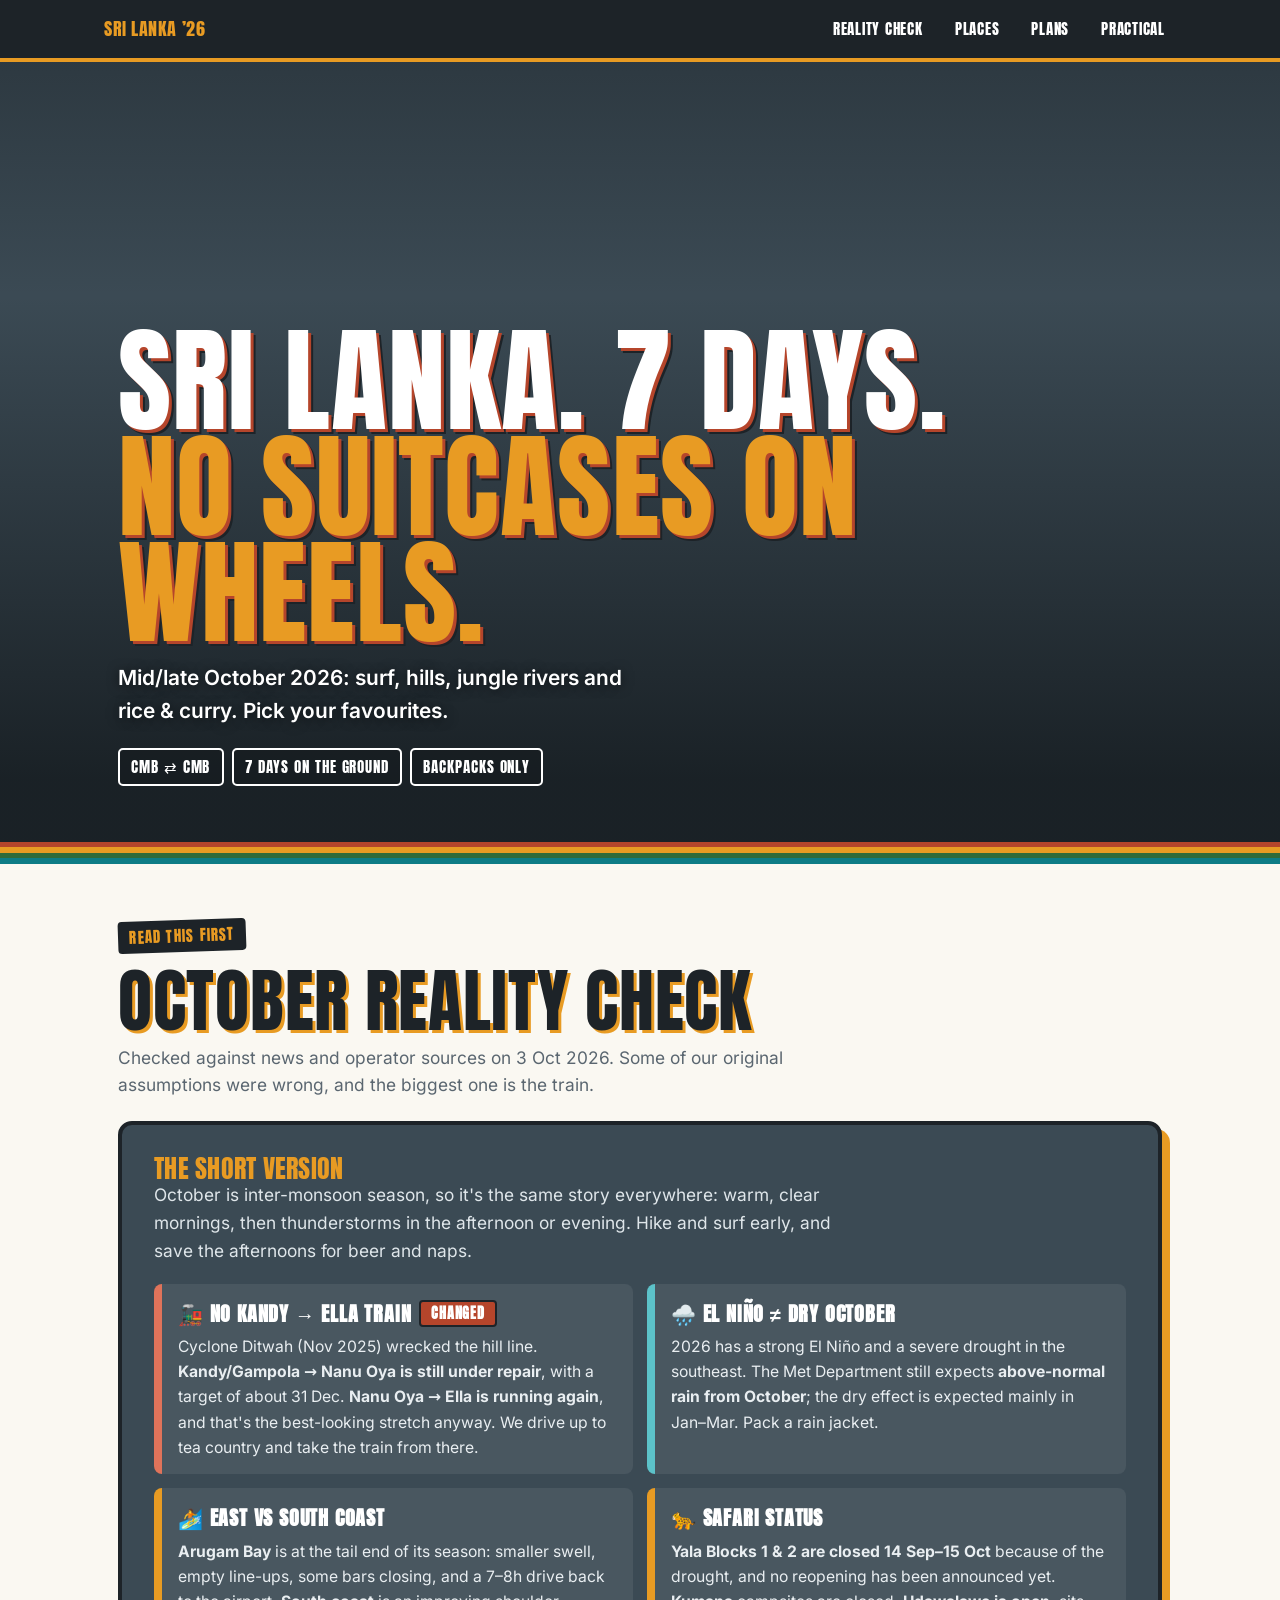
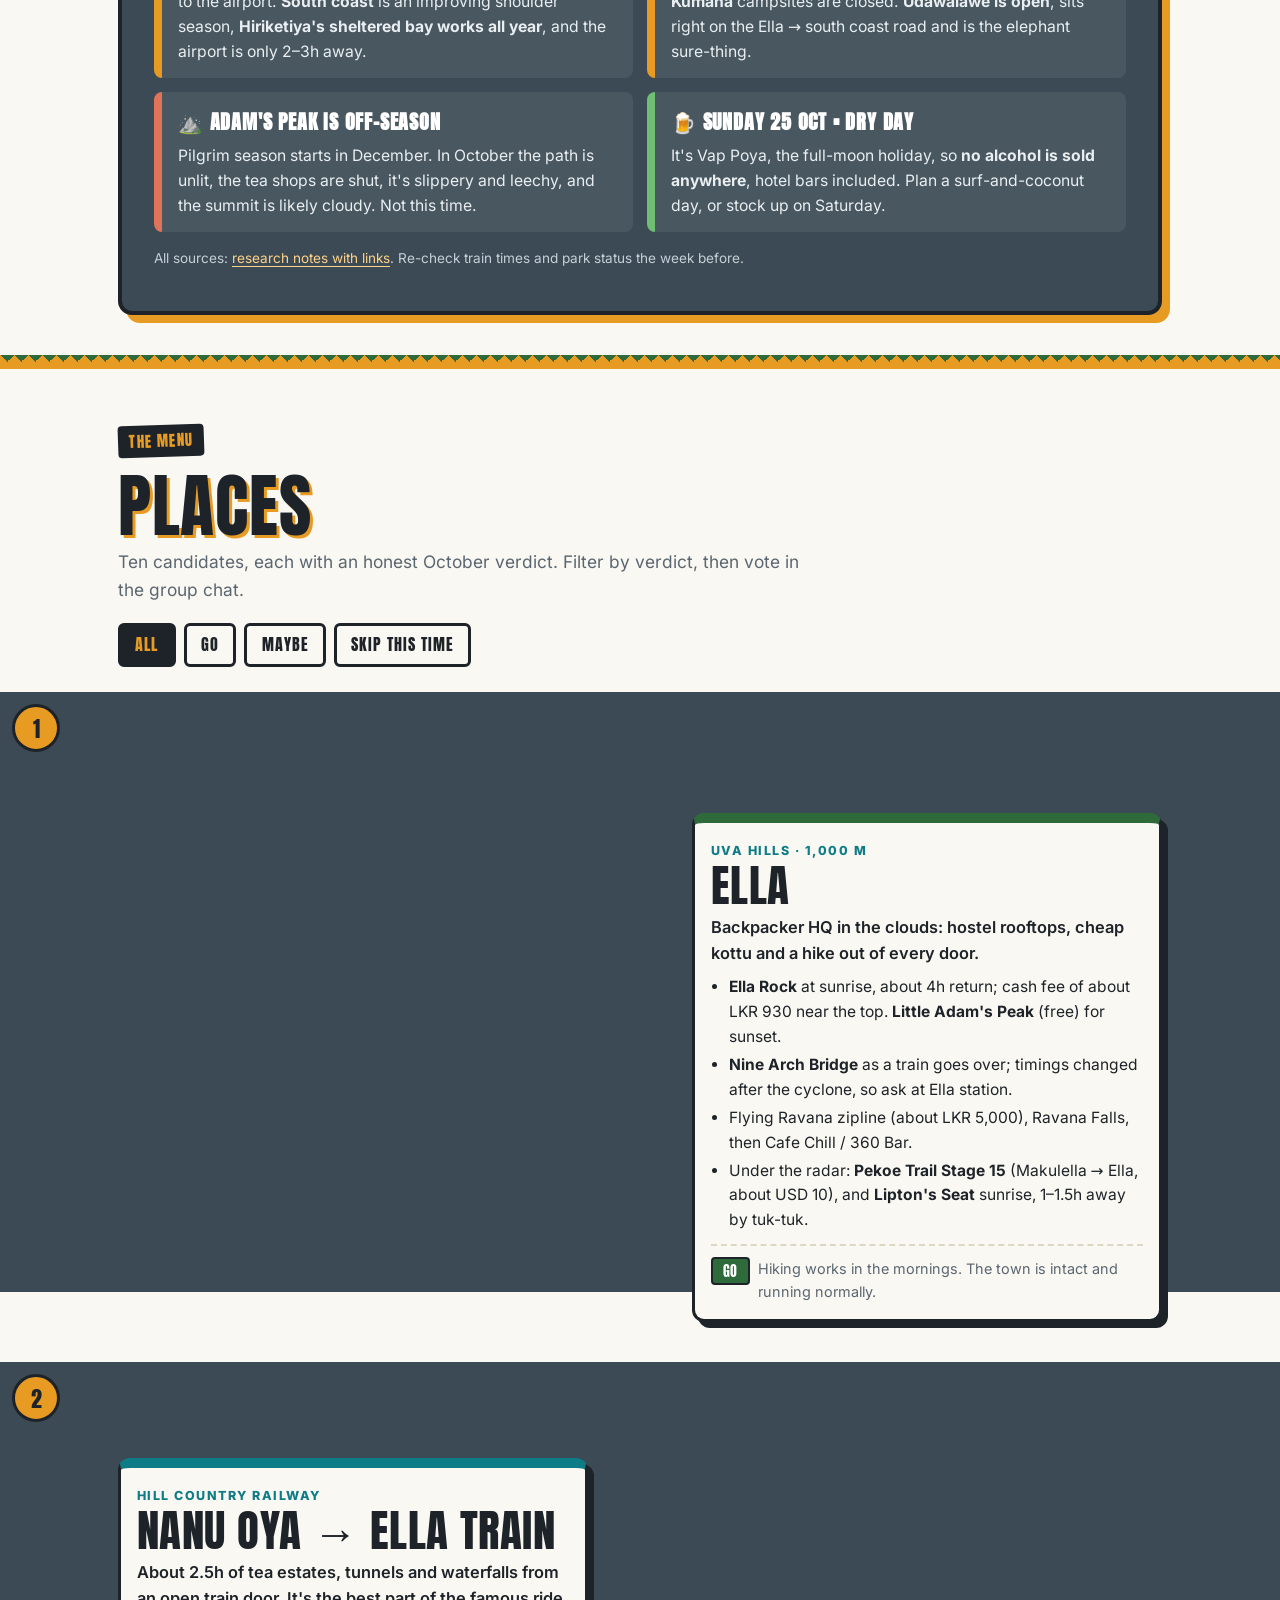
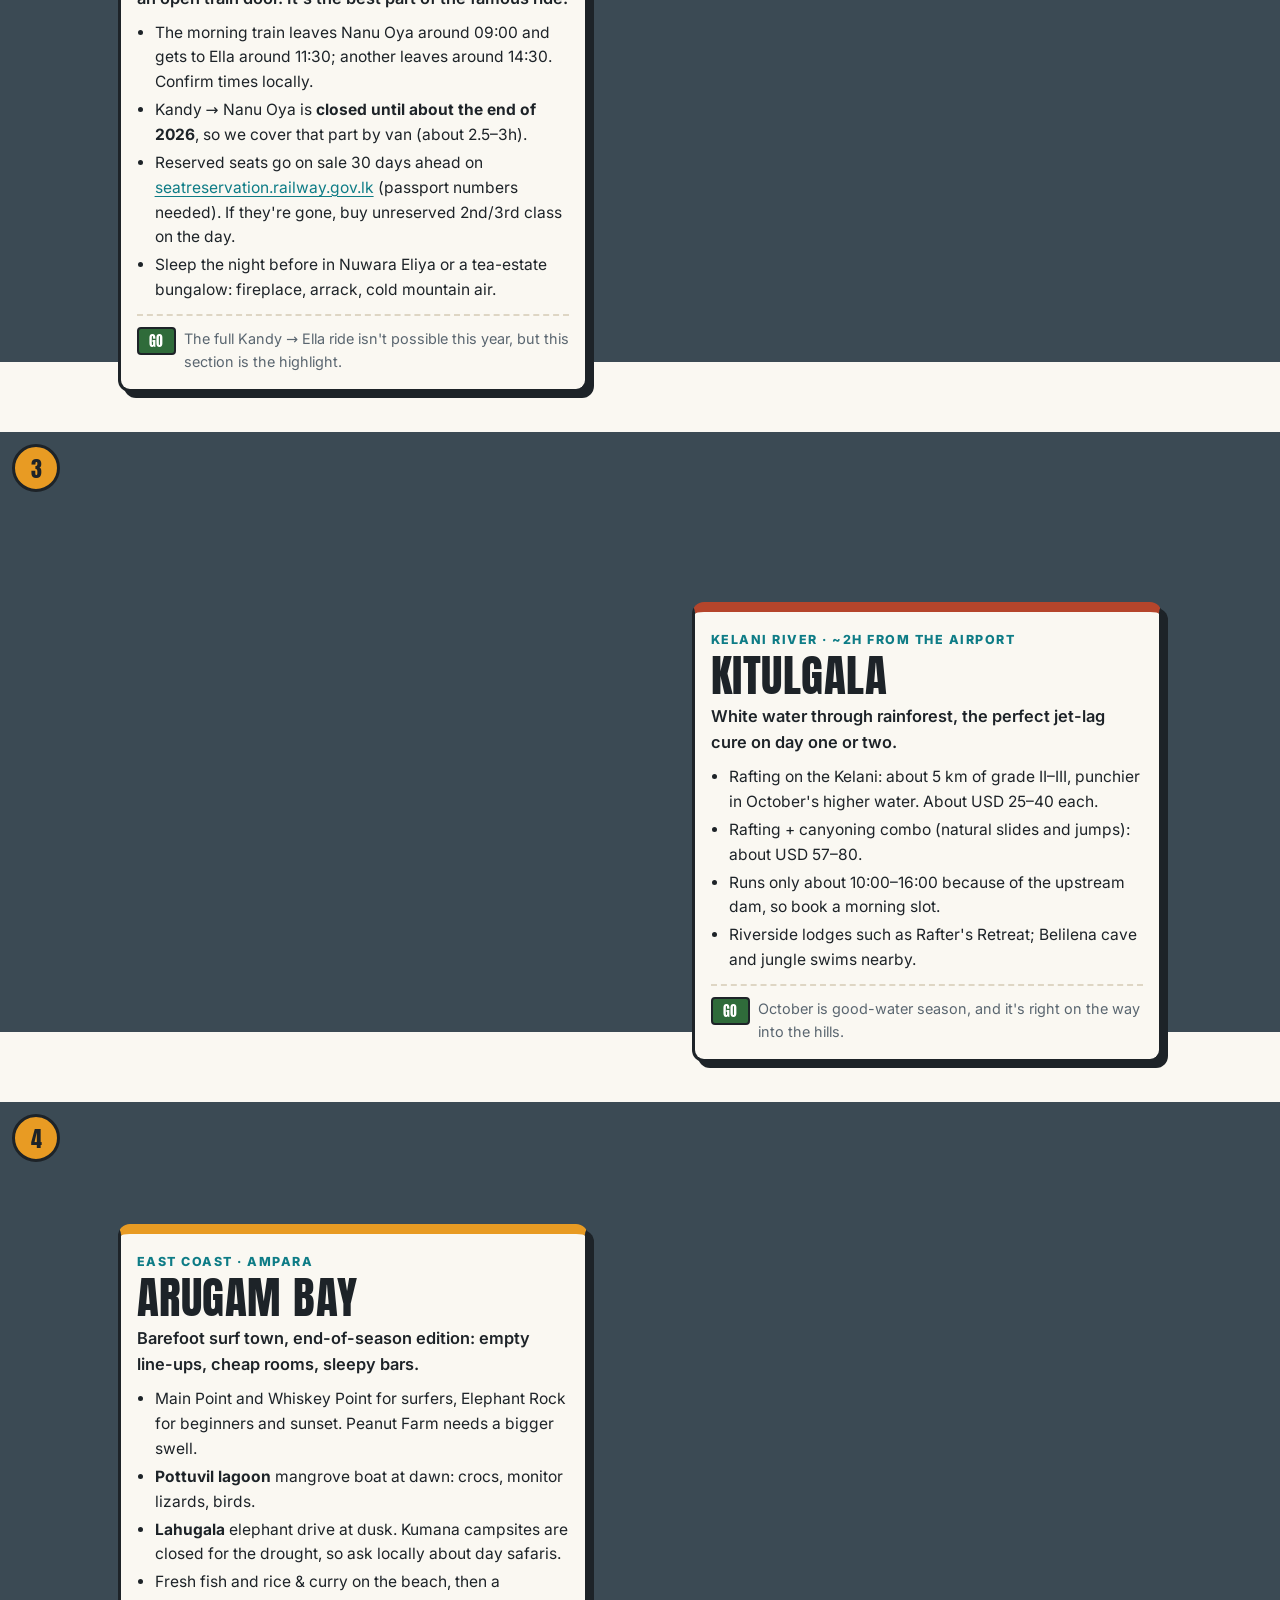
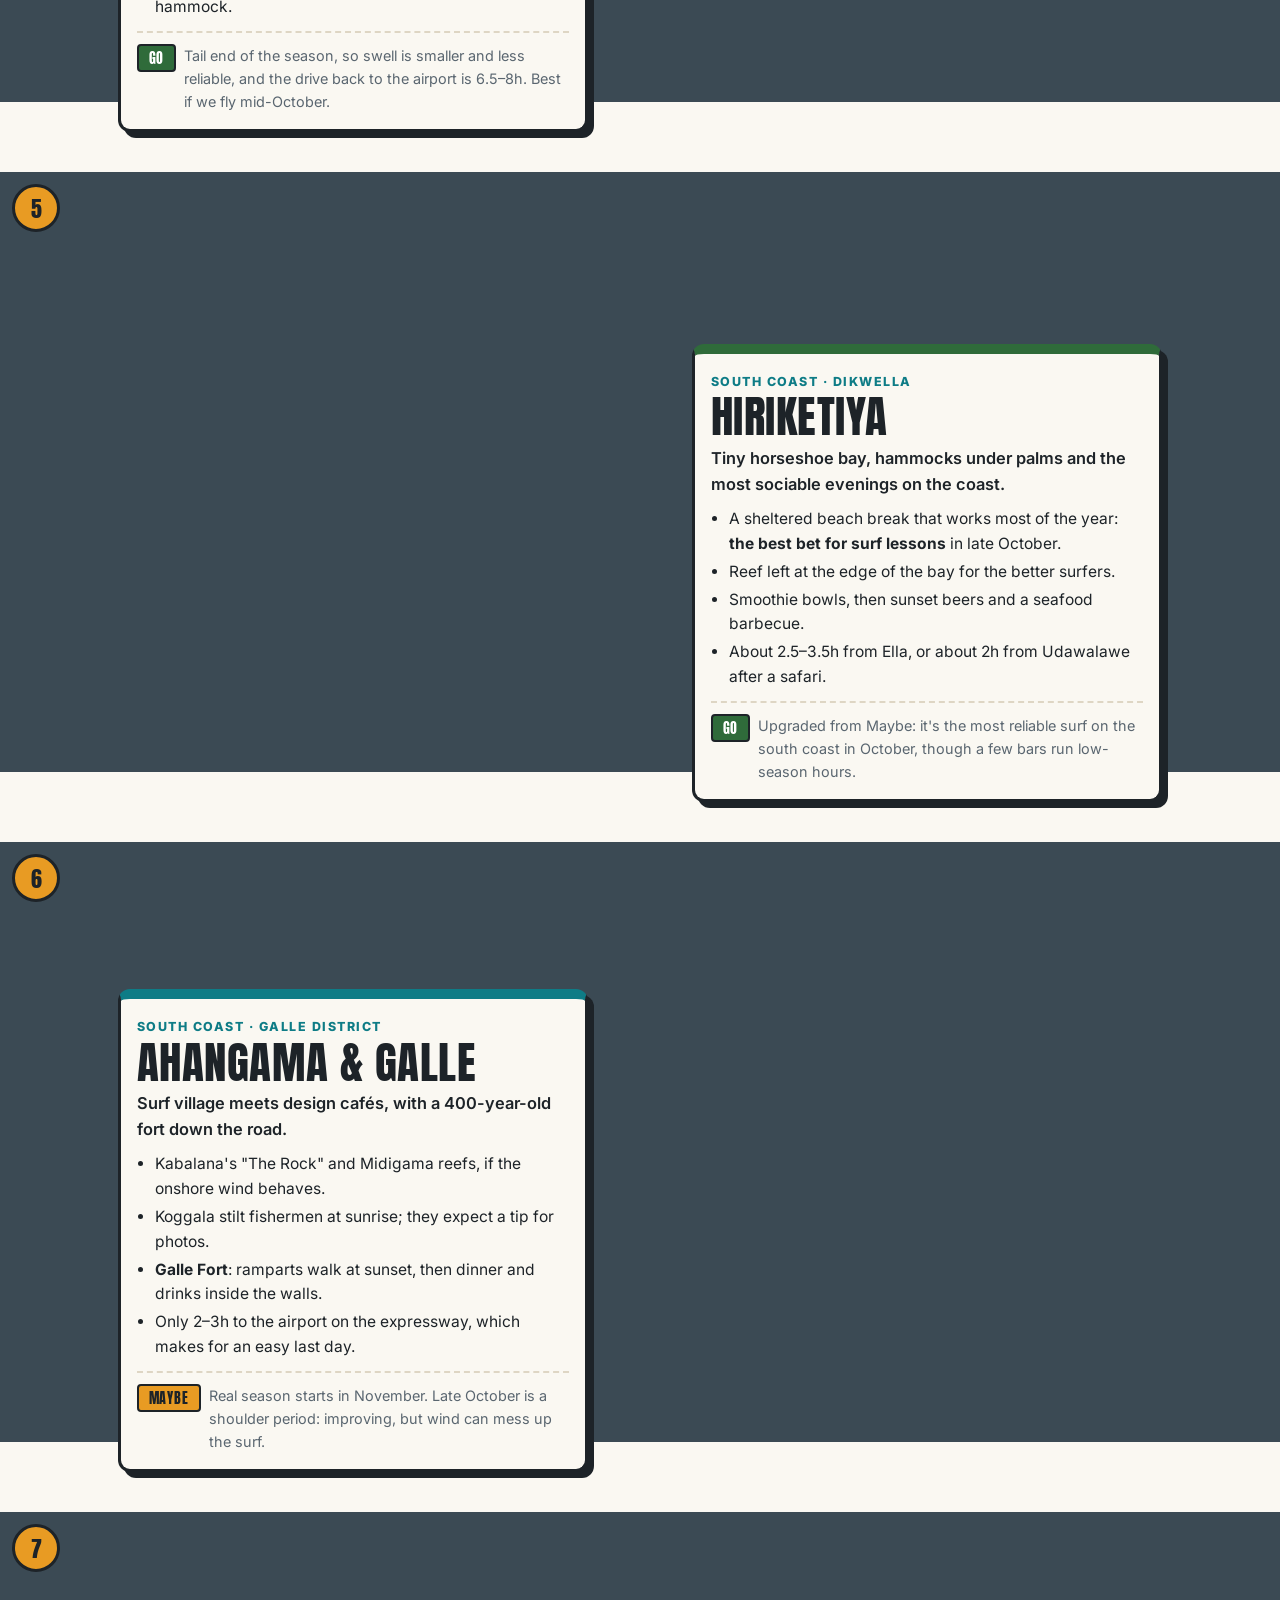
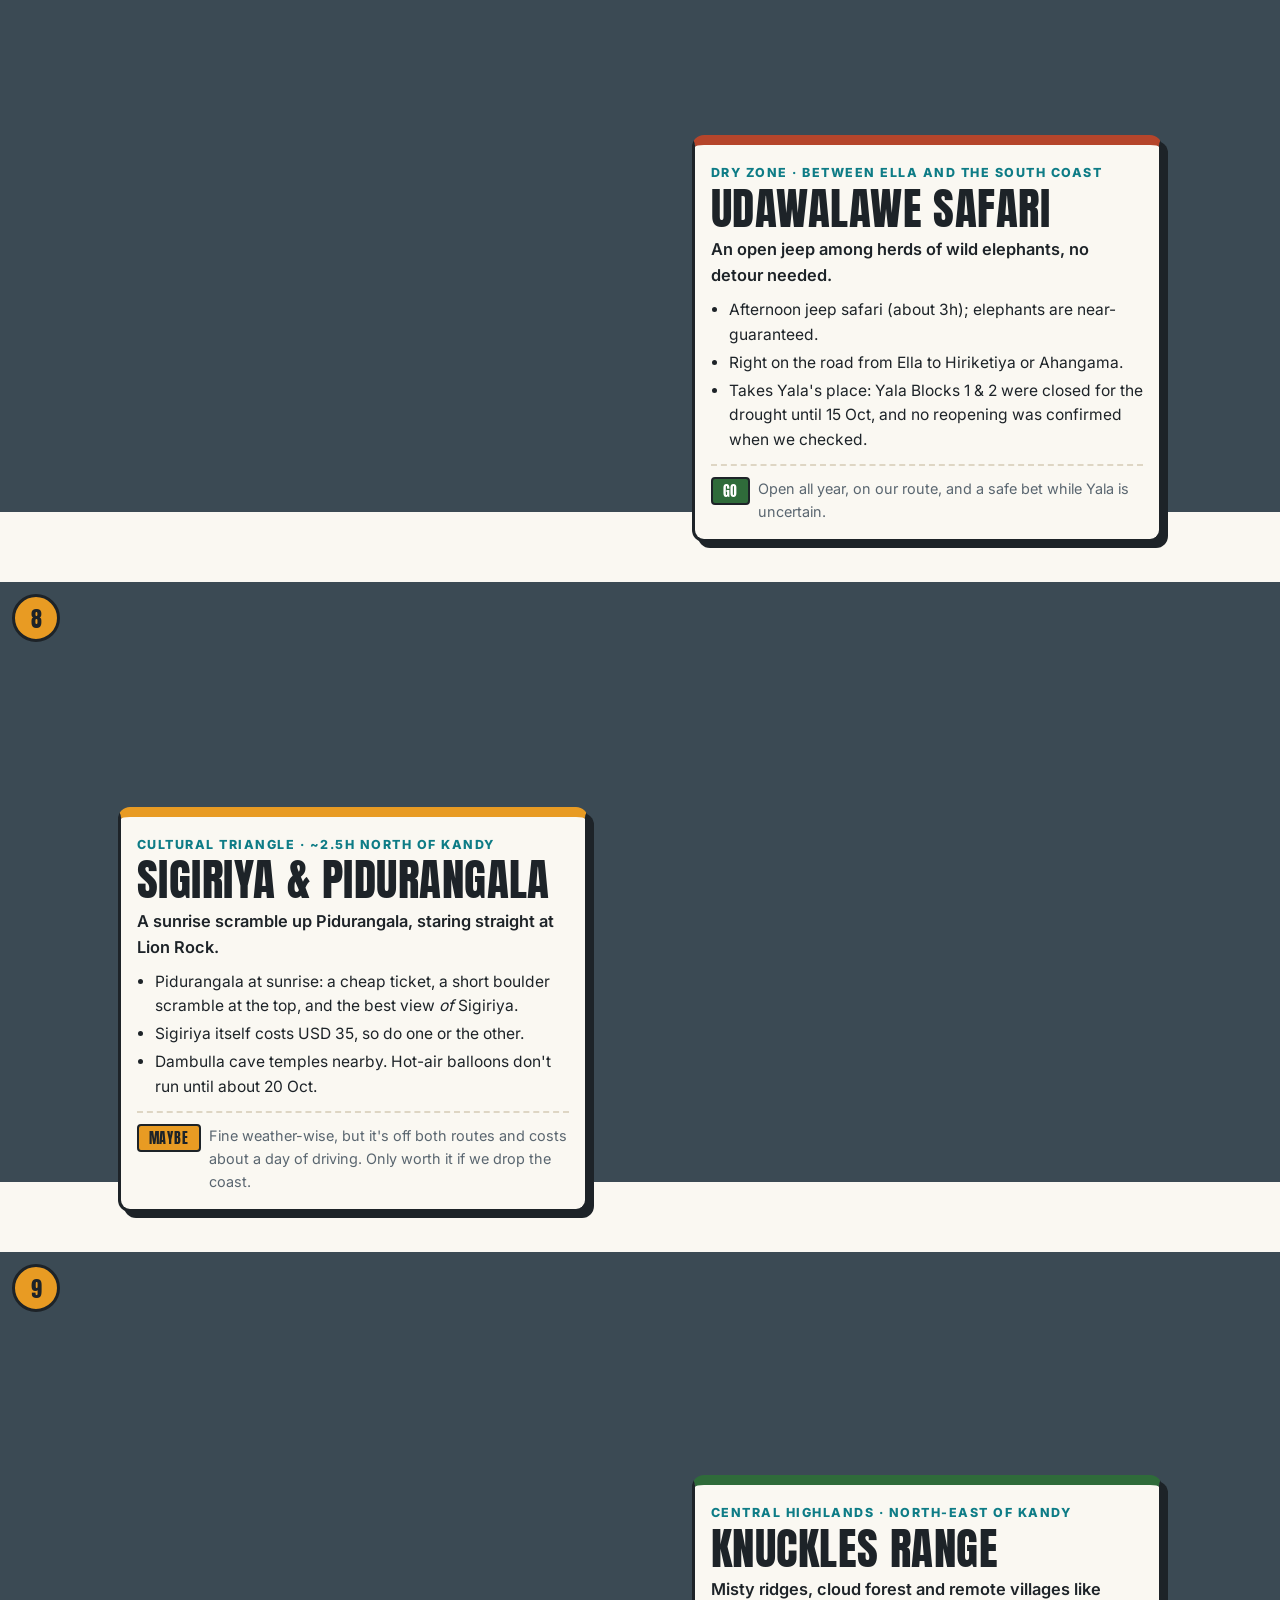
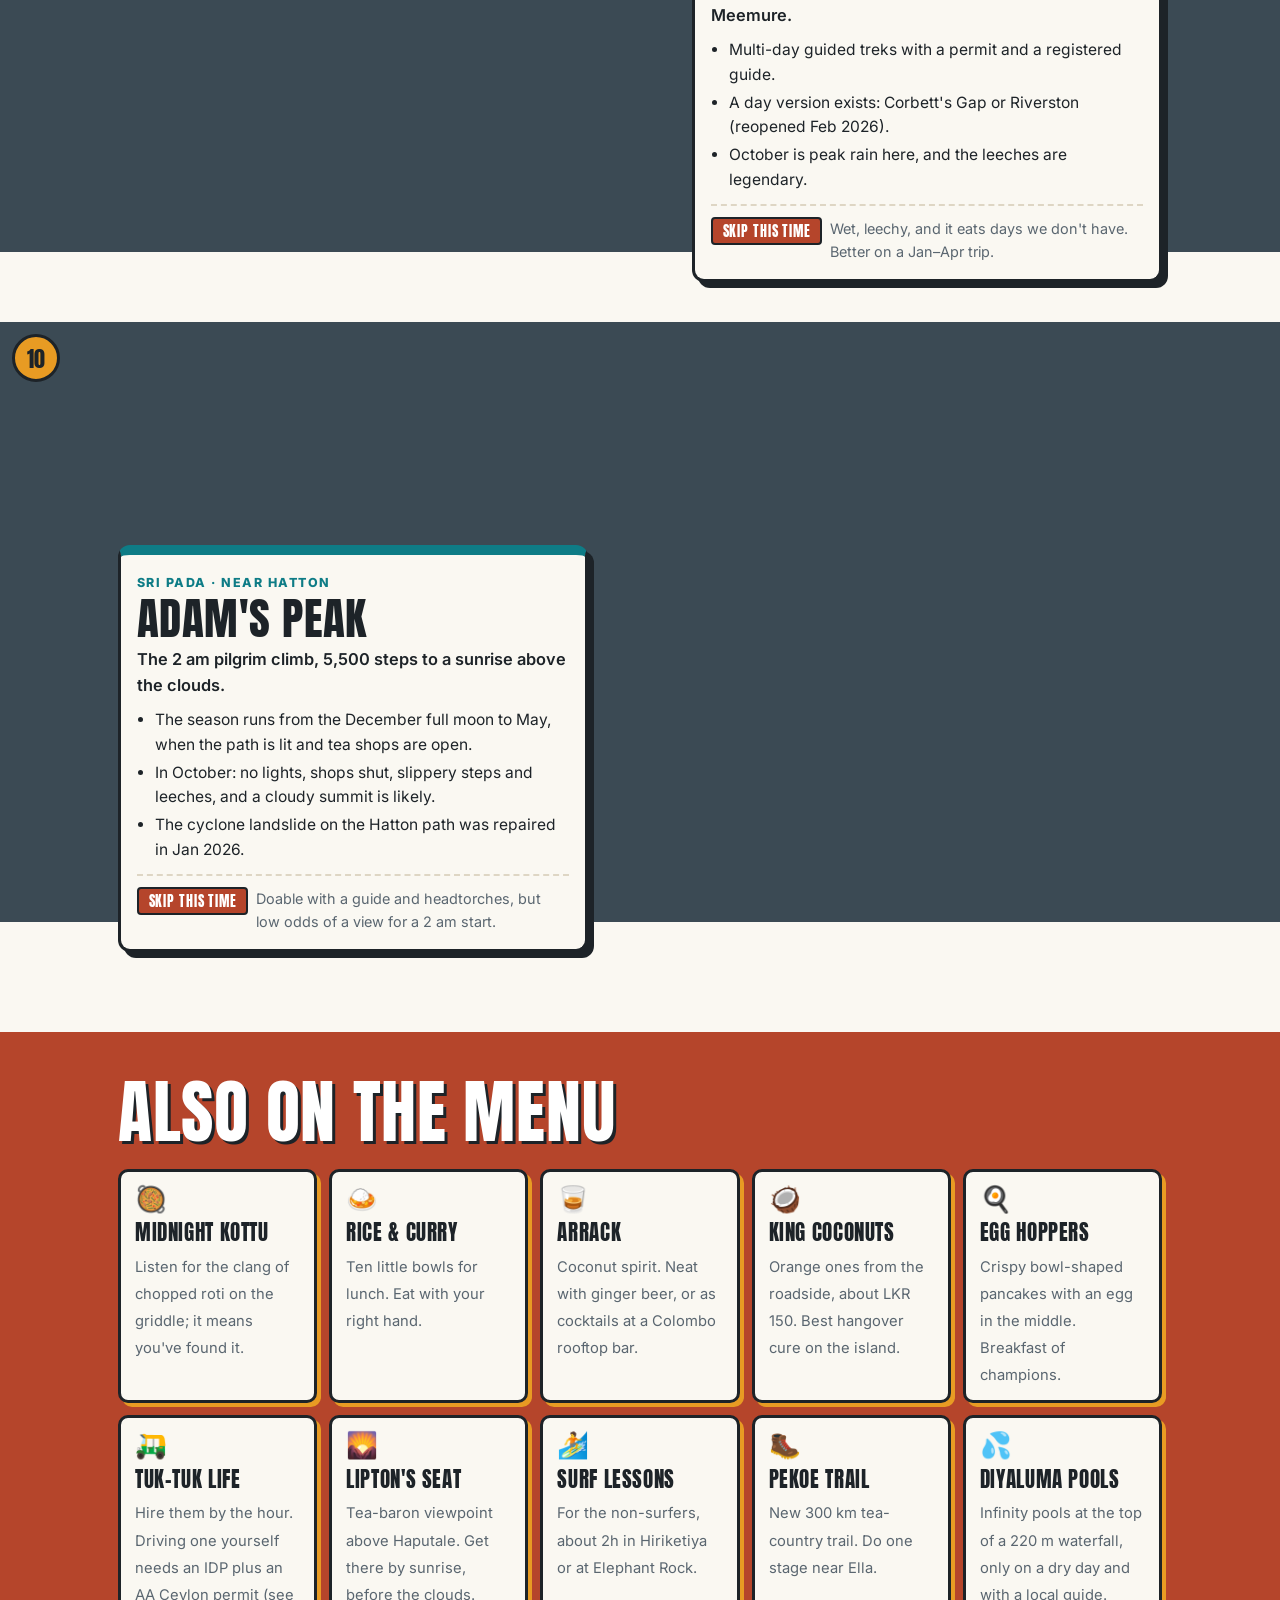
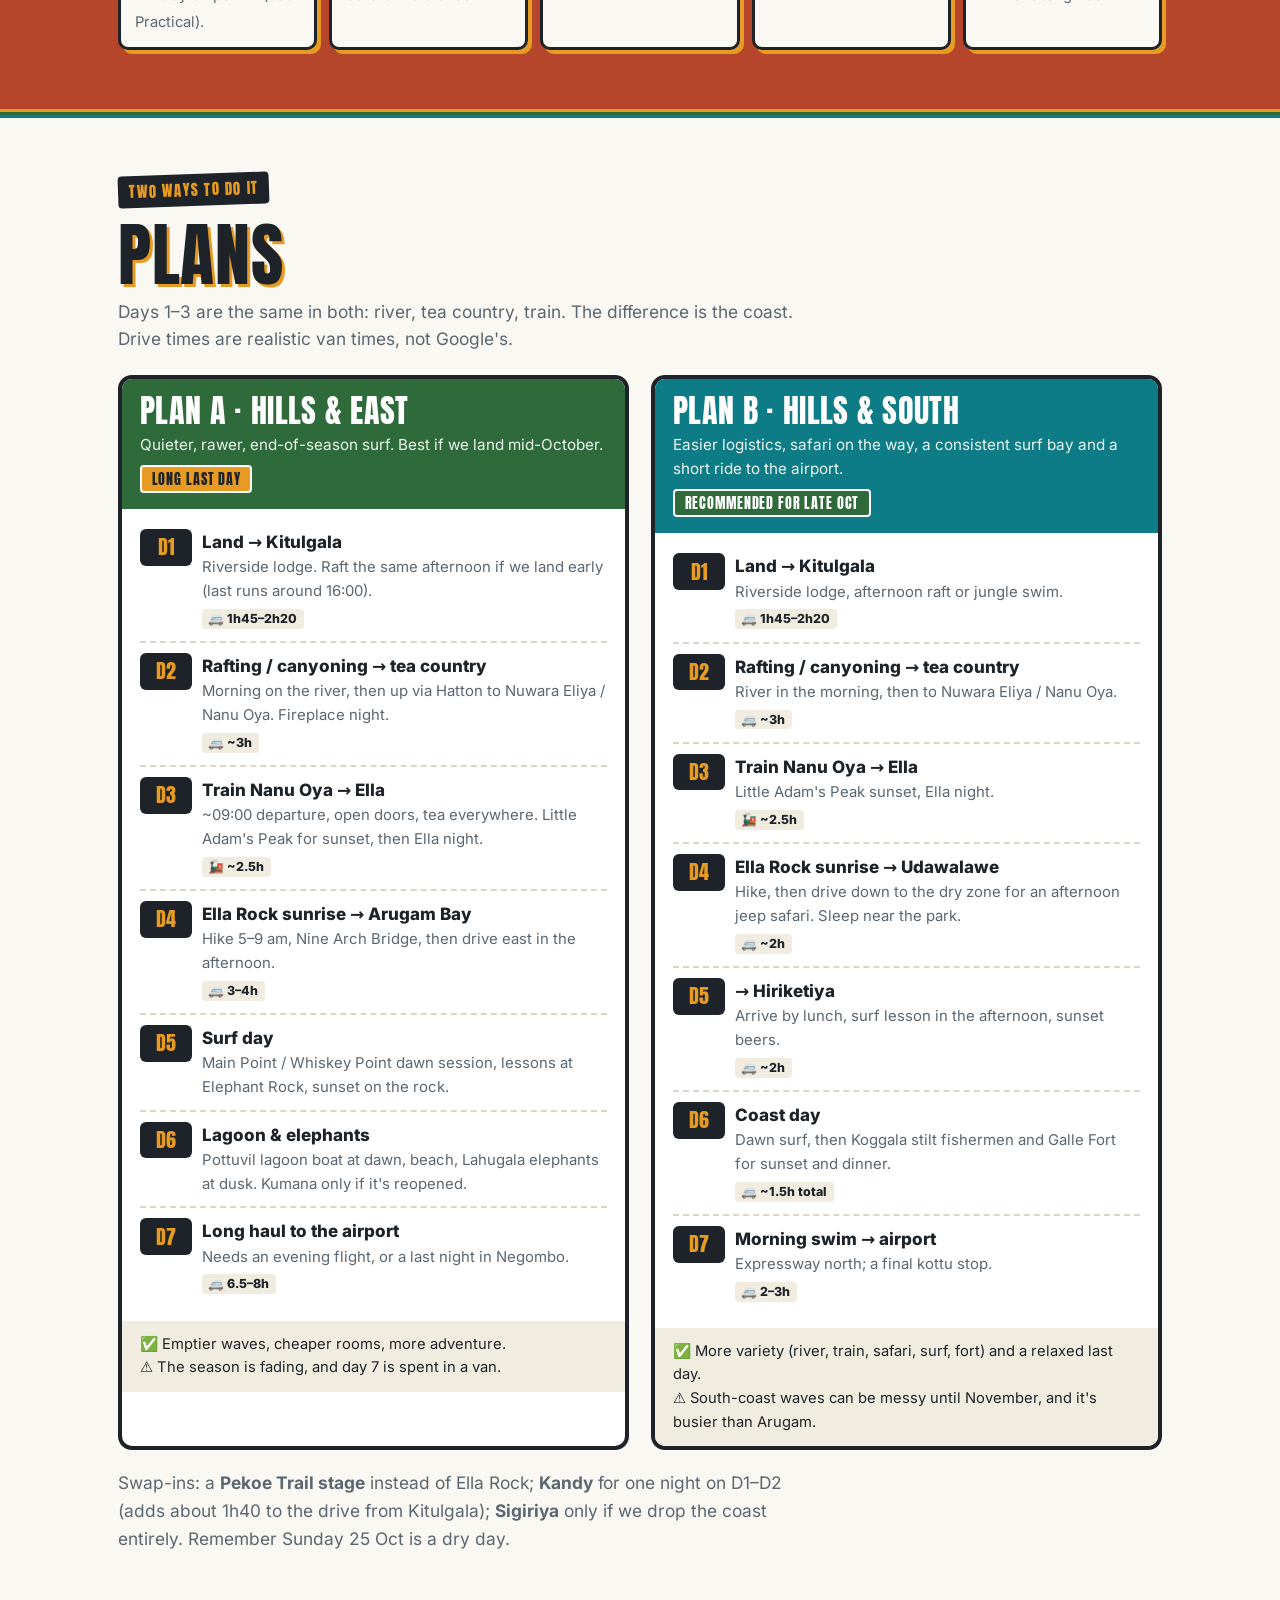
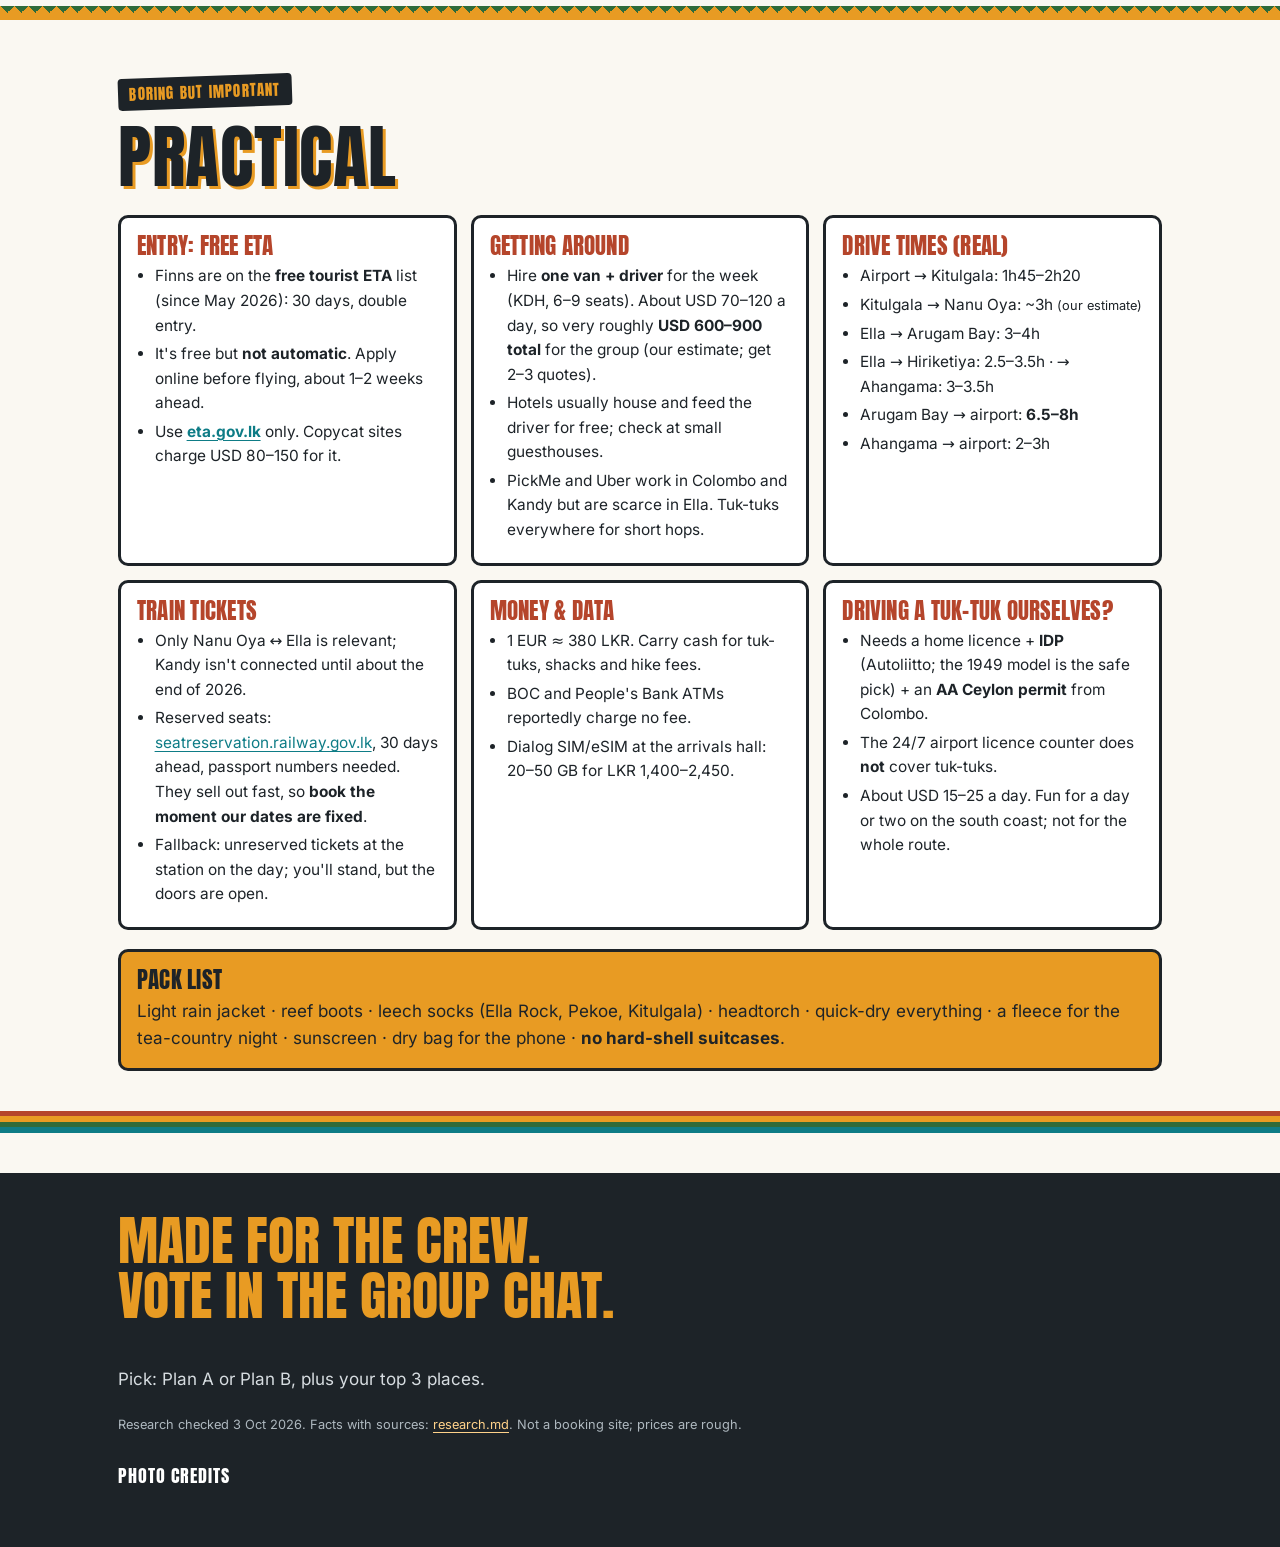
==== commit 886e30ef: "Sri Lanka page: desktop menu grid, align place cards to content column, wording Co-Authored-By: Clau" ====
--- a/sri-lanka/index.src.html
+++ b/sri-lanka/index.src.html
@@ -369,7 +369,7 @@
         <ul>
           <li>Only Nanu Oya ↔ Ella is relevant; Kandy isn't connected until about the end of 2026.</li>
           <li>Reserved seats: <a href="https://seatreservation.railway.gov.lk/">seatreservation.railway.gov.lk</a>, 30 days ahead, passport numbers needed. They sell out fast, so <b>book the moment our dates are fixed</b>.</li>
-          <li>Plan B: unreserved tickets at the station on the day; you'll stand, but the doors are open.</li>
+          <li>Fallback: unreserved tickets at the station on the day; you'll stand, but the doors are open.</li>
         </ul>
       </div>
       <div class="pc reveal">
--- a/sri-lanka/style.css
+++ b/sri-lanka/style.css
@@ -151,7 +151,7 @@
 .menu .sec-title{color:#fff;text-shadow:3px 3px 0 var(--ink)}
 .menu-row{display:flex;gap:12px;overflow-x:auto;padding:14px 16px 10px;scroll-snap-type:x mandatory;scroll-padding-left:16px;
   max-width:var(--wrap);margin:0 auto;scrollbar-color:var(--saffron) transparent}
-@media (min-width:1000px){.menu-row{flex-wrap:wrap;overflow:visible}}
+@media (min-width:1000px){.menu-row{display:grid;grid-template-columns:repeat(5,1fr);overflow:visible;padding:14px 28px 10px}.dish{flex:none}}
 .dish{flex:0 0 220px;scroll-snap-align:start;background:var(--paper);color:var(--ink);border:3px solid var(--ink);
   border-radius:10px;padding:14px 14px 12px;box-shadow:4px 4px 0 var(--saffron)}
 .dish b{display:block;font-family:var(--display);text-transform:uppercase;font-weight:400;font-size:1.3rem;letter-spacing:.03em;margin-bottom:.2rem}
